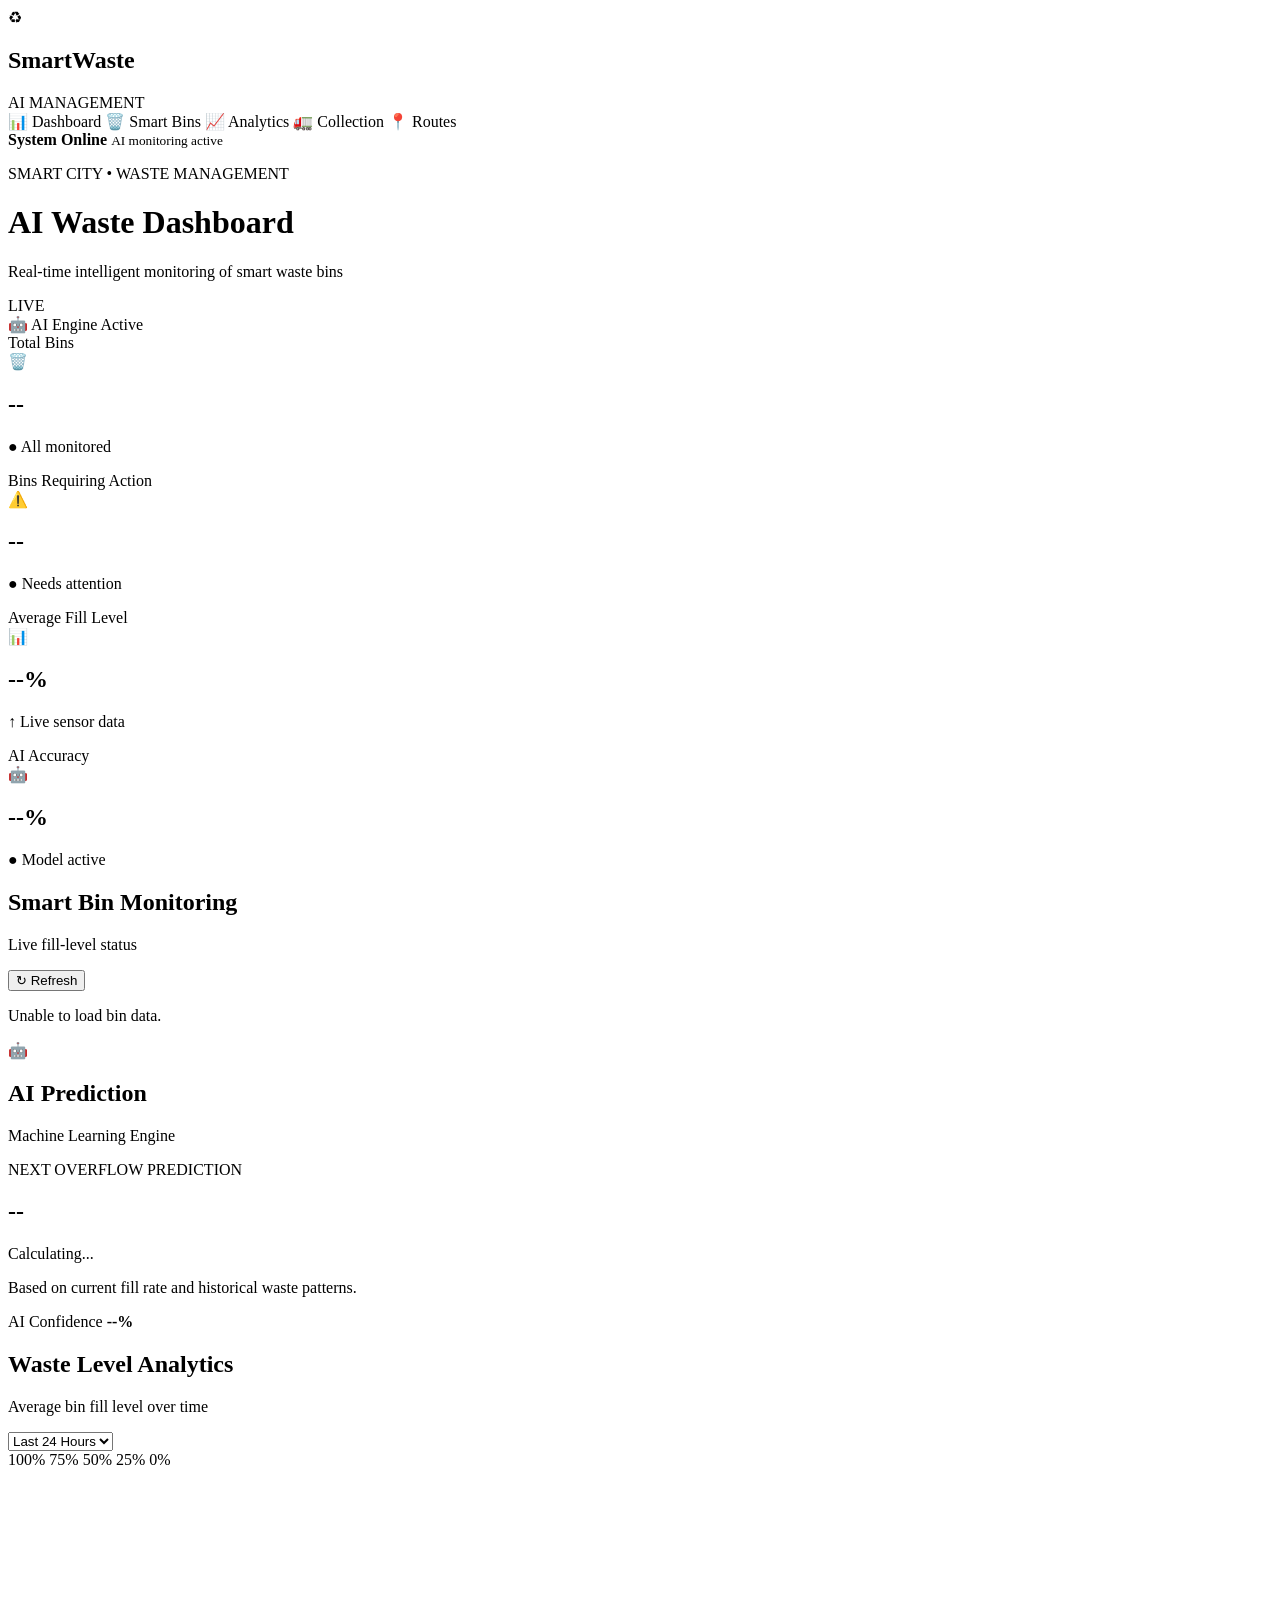
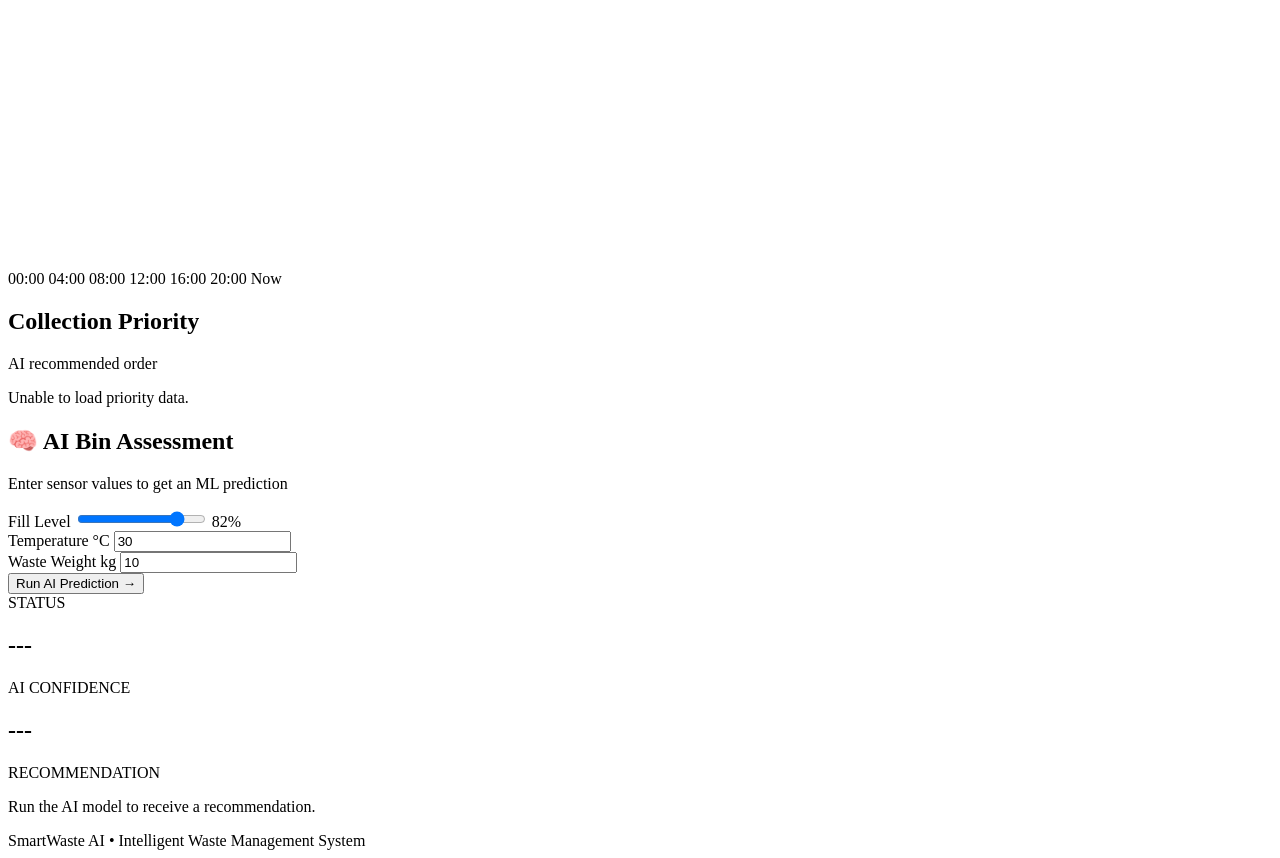
==== templates/index.html @ 1439a292 "Add files via upload" ====
<!DOCTYPE html>
<html lang="en">

<head>
    <meta charset="UTF-8">
    <meta name="viewport" content="width=device-width, initial-scale=1.0">

    <title>Smart Waste Management AI</title>

    <link rel="stylesheet"
          href="{{ url_for('static', filename='style.css') }}">
</head>

<body>

<div class="app">

    <!-- ================= SIDEBAR ================= -->

    <aside class="sidebar">

        <div class="logo">
            <div class="logo-icon">♻</div>

            <div>
                <h2>SmartWaste</h2>
                <span>AI MANAGEMENT</span>
            </div>
        </div>

        <nav>
            <a class="active">📊 Dashboard</a>
            <a>🗑️ Smart Bins</a>
            <a>📈 Analytics</a>
            <a>🚛 Collection</a>
            <a>📍 Routes</a>
        </nav>

        <div class="system">
            <div class="online-dot"></div>

            <div>
                <b>System Online</b>
                <small>AI monitoring active</small>
            </div>
        </div>

    </aside>


    <!-- ================= MAIN ================= -->

    <main class="main">

        <!-- HEADER -->

        <header>

            <div>
                <p class="small-title">
                    SMART CITY • WASTE MANAGEMENT
                </p>

                <h1>AI Waste Dashboard</h1>

                <p class="subtitle">
                    Real-time intelligent monitoring of smart waste bins
                </p>
            </div>


            <div class="header-right">

                <div class="live">
                    <span></span> LIVE
                </div>

                <div class="date">
                    🤖 AI Engine Active
                </div>

            </div>

        </header>


        <!-- ================= STAT CARDS ================= -->

        <section class="stats">

            <!-- TOTAL BINS -->

            <div class="stat-card">

                <div class="stat-top">
                    <span>Total Bins</span>

                    <div class="stat-icon">
                        🗑️
                    </div>
                </div>

                <h2 id="totalBins">--</h2>

                <p class="positive">
                    ● All monitored
                </p>

            </div>


            <!-- ACTION BINS -->

            <div class="stat-card">

                <div class="stat-top">
                    <span>Bins Requiring Action</span>

                    <div class="stat-icon warning">
                        ⚠️
                    </div>
                </div>

                <h2 id="actionBins">--</h2>

                <p class="warning-text">
                    ● Needs attention
                </p>

            </div>


            <!-- AVERAGE FILL -->

            <div class="stat-card">

                <div class="stat-top">
                    <span>Average Fill Level</span>

                    <div class="stat-icon blue">
                        📊
                    </div>
                </div>

                <h2 id="averageFill">--%</h2>

                <p class="positive">
                    ↑ Live sensor data
                </p>

            </div>


            <!-- AI ACCURACY -->

            <div class="stat-card">

                <div class="stat-top">
                    <span>AI Accuracy</span>

                    <div class="stat-icon purple">
                        🤖
                    </div>
                </div>

                <h2 id="aiAccuracy">--%</h2>

                <p class="positive">
                    ● Model active
                </p>

            </div>

        </section>



        <!-- ================= MAIN GRID ================= -->

        <section class="dashboard-grid">


            <!-- SMART BIN MONITOR -->

            <div class="panel bins-panel">

                <div class="panel-header">

                    <div>
                        <h2>Smart Bin Monitoring</h2>

                        <p>
                            Live fill-level status
                        </p>
                    </div>

                    <button
                        class="refresh"
                        onclick="refreshData()">

                        ↻ Refresh

                    </button>

                </div>


                <!-- BINS WILL LOAD FROM API -->

                <div
                    class="bins"
                    id="binsContainer">

                    <p>
                        Loading smart bins...
                    </p>

                </div>

            </div>



            <!-- ================= AI PREDICTION ================= -->

            <div class="panel ai-panel">

                <div class="ai-title">

                    <div class="robot">
                        🤖
                    </div>

                    <div>
                        <h2>AI Prediction</h2>

                        <p>
                            Machine Learning Engine
                        </p>
                    </div>

                </div>


                <div class="prediction-box">

                    <span class="prediction-label">
                        NEXT OVERFLOW PREDICTION
                    </span>

                    <h2 id="nextBin">
                        --
                    </h2>

                    <div class="prediction-time">
                        <span id="nextTime">
                            Calculating...
                        </span>
                    </div>

                    <p>
                        Based on current fill rate and
                        historical waste patterns.
                    </p>

                </div>


                <div class="confidence">

                    <div>

                        <span>
                            AI Confidence
                        </span>

                        <strong id="predictionConfidence">
                            --%
                        </strong>

                    </div>


                    <div class="confidence-bar">

                        <div
                            id="confidenceBar"
                            style="width:0%">
                        </div>

                    </div>

                </div>

            </div>

        </section>



        <!-- ================= LOWER GRID ================= -->

        <section class="lower-grid">


            <!-- ================= CHART ================= -->

            <div class="panel chart-panel">

                <div class="panel-header">

                    <div>

                        <h2>
                            Waste Level Analytics
                        </h2>

                        <p>
                            Average bin fill level over time
                        </p>

                    </div>


                    <select id="period">

                        <option>
                            Last 24 Hours
                        </option>

                        <option>
                            Last 7 Days
                        </option>

                        <option>
                            Last 30 Days
                        </option>

                    </select>

                </div>


                <div class="chart">

                    <div class="y-axis">

                        <span>100%</span>
                        <span>75%</span>
                        <span>50%</span>
                        <span>25%</span>
                        <span>0%</span>

                    </div>


                    <div class="chart-area">

                        <div class="grid-line"></div>
                        <div class="grid-line"></div>
                        <div class="grid-line"></div>
                        <div class="grid-line"></div>


                        <svg
                            viewBox="0 0 700 220"
                            preserveAspectRatio="none">

                            <polyline
                                id="chartLine"
                                points=""
                                fill="none"
                                stroke="currentColor"
                                stroke-width="4" />

                        </svg>

                    </div>

                </div>


                <div
                    class="chart-labels"
                    id="chartLabels">

                    <span>00:00</span>
                    <span>04:00</span>
                    <span>08:00</span>
                    <span>12:00</span>
                    <span>16:00</span>
                    <span>20:00</span>
                    <span>Now</span>

                </div>

            </div>



            <!-- ================= PRIORITY ================= -->

            <div class="panel priority-panel">

                <div class="panel-header">

                    <div>

                        <h2>
                            Collection Priority
                        </h2>

                        <p>
                            AI recommended order
                        </p>

                    </div>

                </div>


                <div id="priorityContainer">

                    <p>
                        Loading collection priority...
                    </p>

                </div>

            </div>

        </section>



        <!-- ================= AI TEST ================= -->

        <section class="panel test-panel">

            <div class="panel-header">

                <div>

                    <h2>
                        🧠 AI Bin Assessment
                    </h2>

                    <p>
                        Enter sensor values to get an ML prediction
                    </p>

                </div>

            </div>


            <div class="inputs">


                <!-- FILL LEVEL -->

                <div class="input-group">

                    <label>
                        Fill Level
                    </label>

                    <input
                        type="range"
                        id="fill"
                        min="0"
                        max="100"
                        value="82"
                        oninput="
                            document.getElementById('fillValue').innerText =
                            this.value + '%'
                        ">

                    <span id="fillValue">
                        82%
                    </span>

                </div>



                <!-- TEMPERATURE -->

                <div class="input-group">

                    <label>
                        Temperature °C
                    </label>

                    <input
                        type="number"
                        id="temperature"
                        value="30">

                </div>



                <!-- WEIGHT -->

                <div class="input-group">

                    <label>
                        Waste Weight kg
                    </label>

                    <input
                        type="number"
                        id="weight"
                        value="10">

                </div>



                <!-- PREDICT -->

                <button
                    class="predict-btn"
                    onclick="predict()">

                    Run AI Prediction →

                </button>

            </div>



            <!-- RESULT -->

            <div class="ai-result">


                <div>

                    <span>
                        STATUS
                    </span>

                    <h2 id="status">
                        ---
                    </h2>

                </div>


                <div>

                    <span>
                        AI CONFIDENCE
                    </span>

                    <h2 id="probability">
                        ---
                    </h2>

                </div>


                <div class="result-message">

                    <span>
                        RECOMMENDATION
                    </span>

                    <p id="message">
                        Run the AI model to receive a recommendation.
                    </p>

                </div>

            </div>

        </section>



        <!-- FOOTER -->

        <footer>
            SmartWaste AI • Intelligent Waste Management System
        </footer>

    </main>

</div>



<!-- ===================================================== -->
<!-- JAVASCRIPT -->
<!-- ===================================================== -->

<script>


/* =====================================================
   LOAD DASHBOARD
===================================================== */

async function loadDashboard() {

    try {

        const response =
            await fetch("/api/dashboard");

        const data =
            await response.json();


        /*
         * Dashboard values
         */

        document.getElementById("totalBins").innerText =
            data.total_bins ?? data.totalBins ?? 0;


        document.getElementById("actionBins").innerText =
            data.action_bins ??
            data.actionBins ??
            data.bins_requiring_action ??
            0;


        const avg =
            data.average_fill ??
            data.averageFill ??
            data.avg_fill ??
            0;


        document.getElementById("averageFill").innerText =
            Math.round(avg) + "%";


        const accuracy =
            data.ai_accuracy ??
            data.aiAccuracy ??
            data.accuracy ??
            0;


        document.getElementById("aiAccuracy").innerText =
            accuracy + "%";


        /*
         * Chart data
         */

        if (data.chart) {

            drawChart(data.chart);

        }

        else if (data.fill_history) {

            drawChart(data.fill_history);

        }


        /*
         * Next overflow prediction
         */

        if (data.next_overflow) {

            document.getElementById("nextBin").innerText =
                data.next_overflow.bin ??
                data.next_overflow.bin_id ??
                "--";


            document.getElementById("nextTime").innerText =
                "~ " +
                (data.next_overflow.hours ?? 0) +
                " hours";


            const confidence =
                data.next_overflow.confidence ?? 0;


            document.getElementById(
                "predictionConfidence"
            ).innerText =
                confidence + "%";


            document.getElementById(
                "confidenceBar"
            ).style.width =
                confidence + "%";

        }

    }

    catch (error) {

        console.error(
            "Dashboard API Error:",
            error
        );

    }

}



/* =====================================================
   LOAD SMART BINS
===================================================== */

async function loadBins() {

    try {

        const response =
            await fetch("/api/bins");

        const result =
            await response.json();


        /*
         * Supports:
         * [ ... ]
         * OR
         * { bins: [ ... ] }
         */

        const bins =
            Array.isArray(result)
                ? result
                : result.bins || result.data || [];


        const container =
            document.getElementById(
                "binsContainer"
            );


        container.innerHTML = "";


        if (bins.length === 0) {

            container.innerHTML =
                "<p>No bin data available.</p>";

            return;

        }


        bins.forEach((bin) => {


            const id =
                bin.bin_id ??
                bin.id ??
                bin.name ??
                "BIN";


            const fill =
                Number(
                    bin.fill_level ??
                    bin.fill ??
                    bin.level ??
                    0
                );


            const location =
                bin.location ??
                bin.area ??
                "Unknown Location";


            /*
             * Determine status
             */

            let status = "NORMAL";
            let statusClass = "normal";
            let barClass = "normal-bar";


            if (fill >= 85) {

                status = "FULL";
                statusClass = "full-status";
                barClass = "full-bar";

            }

            else if (fill >= 60) {

                status = "WARNING";
                statusClass = "warning-status";
                barClass = "warning-bar";

            }


            /*
             * Create bin
             */

            const binElement =
                document.createElement("div");


            binElement.className =
                "bin";


            binElement.innerHTML = `

                <div class="bin-header">

                    <b>${id}</b>

                    <span class="status ${statusClass}">
                        ${status}
                    </span>

                </div>


                <div class="progress">

                    <div
                        class="progress-bar ${barClass}"
                        style="width:${fill}%">
                    </div>

                </div>


                <div class="bin-info">

                    <strong>
                        ${fill}%
                    </strong>

                    <span>
                        ${location}
                    </span>

                </div>

            `;


            container.appendChild(
                binElement
            );

        });

    }

    catch (error) {

        console.error(
            "Bins API Error:",
            error
        );


        document.getElementById(
            "binsContainer"
        ).innerHTML =

            "<p>Unable to load bin data.</p>";

    }

}



/* =====================================================
   LOAD COLLECTION PRIORITY
===================================================== */

async function loadPriority() {

    try {

        const response =
            await fetch("/api/priority");

        const result =
            await response.json();


        /*
         * Supports:
         * [ ... ]
         * OR
         * { priority: [ ... ] }
         */

        const priority =
            Array.isArray(result)
                ? result
                : result.priority ||
                  result.data ||
                  [];


        const container =
            document.getElementById(
                "priorityContainer"
            );


        container.innerHTML = "";


        priority.forEach((item, index) => {


            const bin =
                item.bin_id ??
                item.bin ??
                item.id ??
                "BIN";


            const location =
                item.location ??
                item.area ??
                "Unknown";


            const level =
                String(
                    item.priority ??
                    item.level ??
                    item.status ??
                    "LOW"
                ).toUpperCase();


            let priorityClass =
                "low";


            if (level === "HIGH") {

                priorityClass = "high";

            }

            else if (level === "MEDIUM") {

                priorityClass = "medium";

            }


            const element =
                document.createElement("div");


            element.className =
                "priority-item";


            element.innerHTML = `

                <div class="rank">
                    ${String(index + 1).padStart(2, "0")}
                </div>


                <div class="priority-content">

                    <b>${bin}</b>

                    <span>
                        ${location}
                    </span>

                </div>


                <strong class="${priorityClass}">
                    ${level}
                </strong>

            `;


            container.appendChild(
                element
            );

        });

    }

    catch (error) {

        console.error(
            "Priority API Error:",
            error
        );


        document.getElementById(
            "priorityContainer"
        ).innerHTML =

            "<p>Unable to load priority data.</p>";

    }

}



/* =====================================================
   DRAW CHART
===================================================== */

function drawChart(values) {

    if (!Array.isArray(values) ||
        values.length === 0) {

        return;

    }


    /*
     * Convert objects to numbers
     */

    values =
        values.map((item) => {

            if (typeof item === "object") {

                return Number(
                    item.value ??
                    item.fill ??
                    item.fill_level ??
                    0
                );

            }

            return Number(item);

        });


    const width = 700;
    const height = 220;


    const max = 100;
    const min = 0;


    const points =
        values.map((value, index) => {


            const x =
                (index /
                Math.max(values.length - 1, 1))
                * width;


            const y =
                height -
                ((value - min) /
                (max - min))
                * height;


            return `${x},${y}`;

        });


    document.getElementById(
        "chartLine"
    ).setAttribute(
        "points",
        points.join(" ")
    );

}



/* =====================================================
   REFRESH DATA
===================================================== */

async function refreshData() {

    const button =
        document.querySelector(
            ".refresh"
        );


    button.innerText =
        "↻ Refreshing...";


    button.disabled = true;


    try {

        /*
         * Tell Flask backend to refresh
         */

        await fetch(
            "/api/refresh",
            {
                method: "POST",
                headers: {
                    "Content-Type":
                        "application/json"
                }
            }
        );


        /*
         * Reload all API data
         */

        await Promise.all([

            loadDashboard(),

            loadBins(),

            loadPriority()

        ]);


    }

    catch (error) {

        console.error(
            "Refresh Error:",
            error
        );

    }


    button.innerText =
        "↻ Refresh";


    button.disabled = false;

}



/* =====================================================
   AI PREDICTION
===================================================== */

async function predict() {


    const fill =
        document.getElementById(
            "fill"
        ).value;


    const temperature =
        document.getElementById(
            "temperature"
        ).value;


    const weight =
        document.getElementById(
            "weight"
        ).value;


    const statusElement =
        document.getElementById(
            "status"
        );


    const probabilityElement =
        document.getElementById(
            "probability"
        );


    const messageElement =
        document.getElementById(
            "message"
        );


    statusElement.innerText =
        "Predicting...";


    probabilityElement.innerText =
        "...";


    messageElement.innerText =
        "AI model is analyzing sensor data...";


    try {


        const response =
            await fetch(
                "/predict",
                {

                    method: "POST",

                    headers: {
                        "Content-Type":
                            "application/json"
                    },

                    body: JSON.stringify({

                        fill_level: fill,

                        temperature:
                            temperature,

                        weight: weight

                    })

                }
            );


        if (!response.ok) {

            throw new Error(
                "Prediction failed"
            );

        }


        const result =
            await response.json();


        /*
         * Display prediction
         */

        statusElement.innerText =
            result.status;


        probabilityElement.innerText =
            result.probability + "%";


        /*
         * Recommendation
         */

        const status =
            String(
                result.status
            ).toLowerCase();


        if (
            status.includes("full") ||
            status.includes("overflow")
        ) {

            messageElement.innerText =
                "🚨 Immediate collection recommended.";

        }

        else if (
            status.includes("warning")
        ) {

            messageElement.innerText =
                "⚠️ Schedule collection soon.";

        }

        else {

            messageElement.innerText =
                "✅ No immediate collection required.";

        }


    }

    catch (error) {

        console.error(
            "Prediction Error:",
            error
        );


        statusElement.innerText =
            "ERROR";


        probabilityElement.innerText =
            "--";


        messageElement.innerText =
            "Unable to connect to AI server.";

    }

}



/* =====================================================
   INITIAL LOAD
===================================================== */

document.addEventListener(
    "DOMContentLoaded",
    function () {

        loadDashboard();

        loadBins();

        loadPriority();

    }
);


/* =====================================================
   AUTO REFRESH
   Every 30 seconds
===================================================== */

setInterval(
    function () {

        loadDashboard();

        loadBins();

        loadPriority();

    },
    30000
);

</script>

</body>
</html>
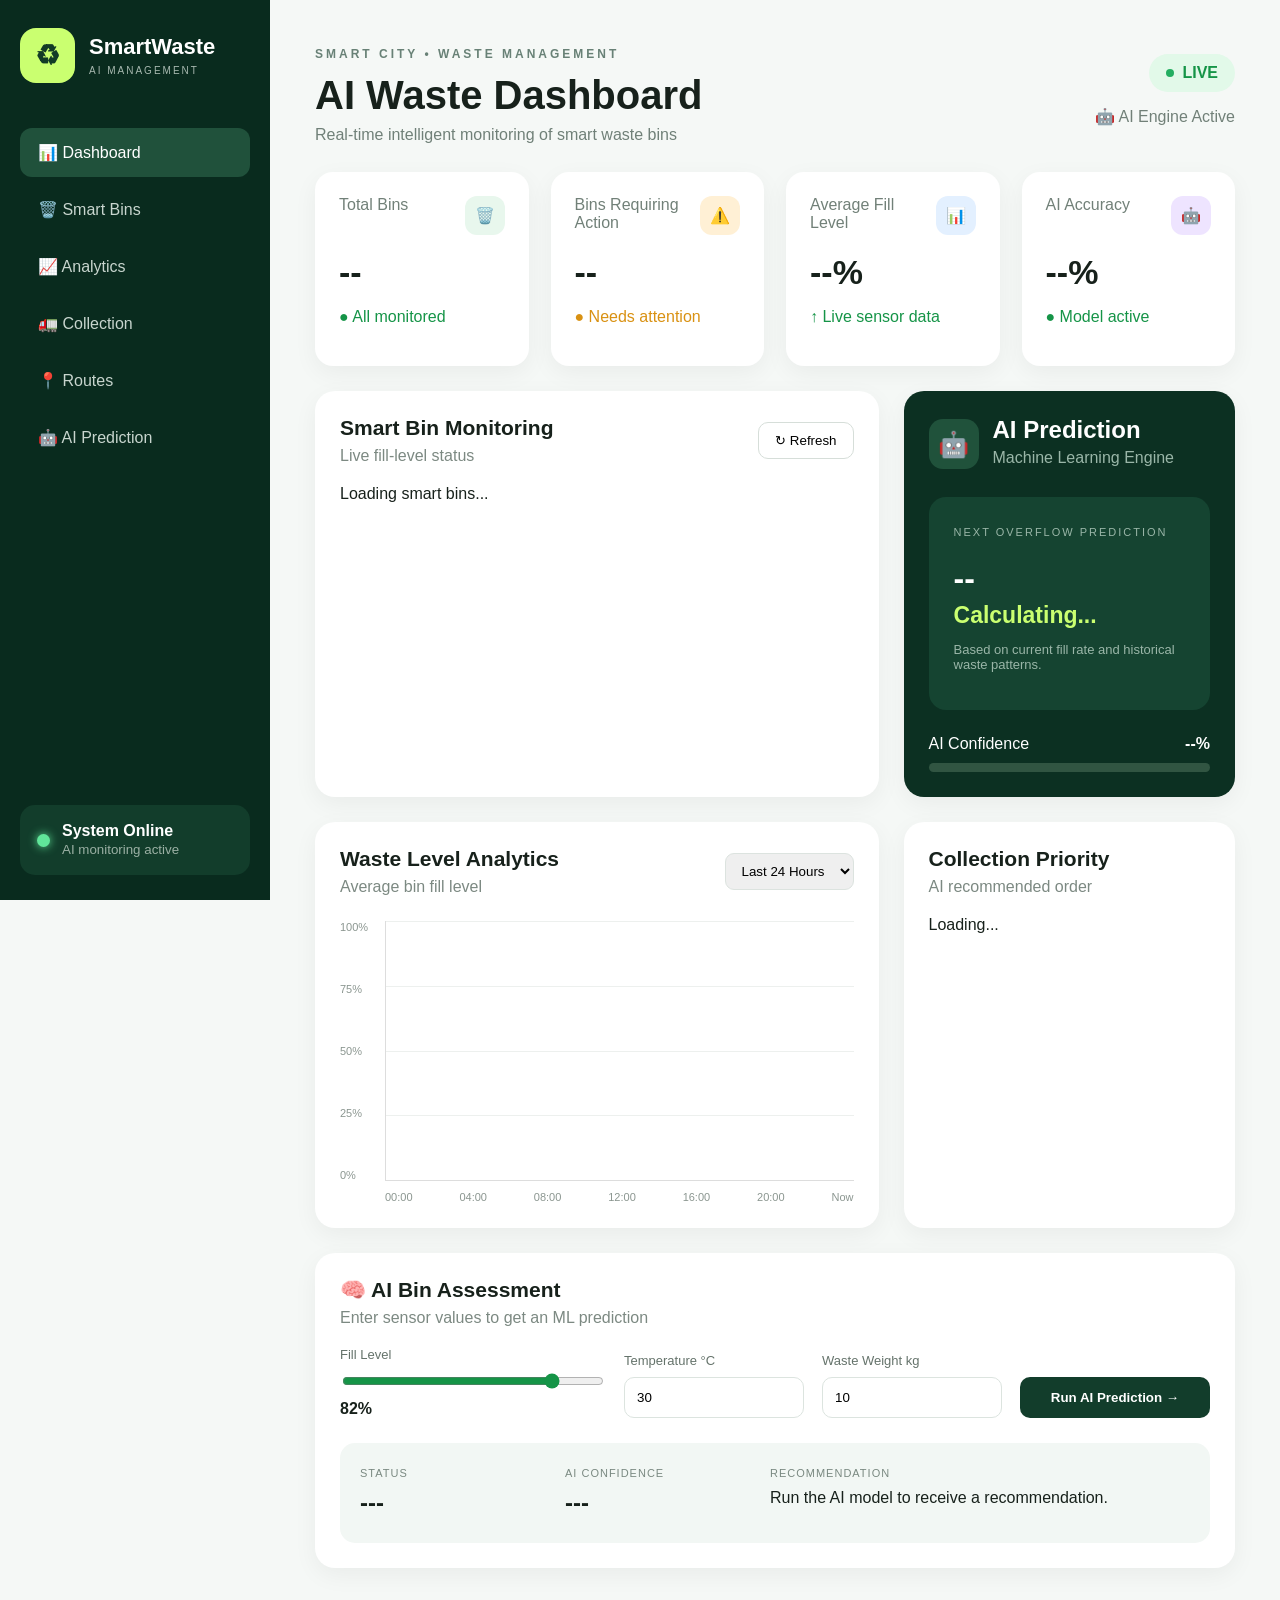
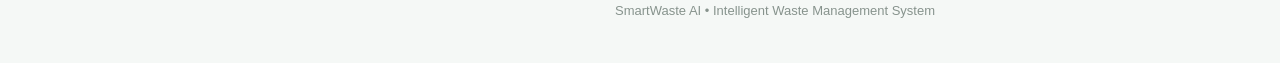
==== commit f99c1221: "Update index.html" ====
--- a/templates/index.html
+++ b/templates/index.html
@@ -5,12 +5,782 @@
     <meta charset="UTF-8">
     <meta name="viewport" content="width=device-width, initial-scale=1.0">
 
-    <title>Smart Waste Management AI</title>
+    <title>SmartWaste AI | Smart Waste Management</title>
 
     <link rel="stylesheet"
           href="{{ url_for('static', filename='style.css') }}">
+
+    <style>
+
+        * {
+            box-sizing: border-box;
+        }
+
+        body {
+            margin: 0;
+            font-family: Arial, Helvetica, sans-serif;
+            background: #f5f8f6;
+            color: #17211b;
+        }
+
+        button,
+        input,
+        select {
+            font-family: inherit;
+        }
+
+        .app {
+            display: flex;
+            min-height: 100vh;
+        }
+
+        /* ================= SIDEBAR ================= */
+
+        .sidebar {
+            width: 270px;
+            background: #092b1e;
+            color: white;
+            padding: 28px 20px;
+            position: fixed;
+            top: 0;
+            bottom: 0;
+            left: 0;
+            z-index: 100;
+        }
+
+        .logo {
+            display: flex;
+            align-items: center;
+            gap: 14px;
+            margin-bottom: 45px;
+        }
+
+        .logo-icon {
+            width: 55px;
+            height: 55px;
+            border-radius: 16px;
+            background: #caff70;
+            color: #123b26;
+            display: flex;
+            align-items: center;
+            justify-content: center;
+            font-size: 28px;
+            font-weight: bold;
+        }
+
+        .logo h2 {
+            margin: 0;
+            font-size: 22px;
+        }
+
+        .logo span {
+            font-size: 10px;
+            letter-spacing: 2px;
+            color: #a7b8af;
+        }
+
+        nav {
+            display: flex;
+            flex-direction: column;
+            gap: 8px;
+        }
+
+        nav a {
+            color: #c8d5ce;
+            text-decoration: none;
+            padding: 15px 18px;
+            border-radius: 12px;
+            cursor: pointer;
+            font-size: 16px;
+            transition: 0.25s;
+        }
+
+        nav a:hover,
+        nav a.active {
+            background: #20513b;
+            color: white;
+        }
+
+        .system {
+            position: absolute;
+            left: 20px;
+            right: 20px;
+            bottom: 25px;
+            background: #123d2b;
+            padding: 17px;
+            border-radius: 15px;
+            display: flex;
+            gap: 12px;
+            align-items: center;
+        }
+
+        .online-dot {
+            width: 13px;
+            height: 13px;
+            background: #61e69a;
+            border-radius: 50%;
+            box-shadow: 0 0 10px #61e69a;
+        }
+
+        .system b {
+            display: block;
+        }
+
+        .system small {
+            color: #9bb0a4;
+        }
+
+        /* ================= MAIN ================= */
+
+        .main {
+            margin-left: 270px;
+            width: calc(100% - 270px);
+            padding: 35px 45px;
+        }
+
+        header {
+            display: flex;
+            justify-content: space-between;
+            align-items: center;
+            margin-bottom: 28px;
+        }
+
+        .small-title {
+            font-size: 12px;
+            letter-spacing: 3px;
+            color: #688176;
+            font-weight: bold;
+        }
+
+        header h1 {
+            margin: 8px 0;
+            font-size: 40px;
+        }
+
+        .subtitle {
+            color: #708078;
+            margin: 0;
+        }
+
+        .header-right {
+            text-align: right;
+        }
+
+        .live {
+            display: inline-flex;
+            align-items: center;
+            gap: 8px;
+            background: #e2f9e9;
+            color: #159447;
+            padding: 10px 17px;
+            border-radius: 25px;
+            font-weight: bold;
+        }
+
+        .live span {
+            width: 8px;
+            height: 8px;
+            background: #24ae61;
+            border-radius: 50%;
+        }
+
+        .date {
+            margin-top: 15px;
+            color: #718078;
+        }
+
+        /* ================= STATS ================= */
+
+        .stats {
+            display: grid;
+            grid-template-columns: repeat(4, 1fr);
+            gap: 22px;
+            margin-bottom: 25px;
+        }
+
+        .stat-card {
+            background: white;
+            border-radius: 18px;
+            padding: 24px;
+            box-shadow: 0 7px 25px rgba(0,0,0,0.05);
+        }
+
+        .stat-top {
+            display: flex;
+            justify-content: space-between;
+            color: #718078;
+        }
+
+        .stat-icon {
+            background: #e8f7ed;
+            padding: 10px;
+            border-radius: 12px;
+        }
+
+        .stat-icon.warning {
+            background: #fff0d5;
+        }
+
+        .stat-icon.blue {
+            background: #e3f0ff;
+        }
+
+        .stat-icon.purple {
+            background: #eee4ff;
+        }
+
+        .stat-card h2 {
+            font-size: 34px;
+            margin: 18px 0 8px;
+        }
+
+        .positive {
+            color: #159447;
+        }
+
+        .warning-text {
+            color: #d99112;
+        }
+
+        /* ================= PANELS ================= */
+
+        .panel {
+            background: white;
+            border-radius: 20px;
+            padding: 25px;
+            box-shadow: 0 7px 25px rgba(0,0,0,0.05);
+        }
+
+        .dashboard-grid {
+            display: grid;
+            grid-template-columns: 1.7fr 1fr;
+            gap: 25px;
+        }
+
+        .lower-grid {
+            display: grid;
+            grid-template-columns: 1.7fr 1fr;
+            gap: 25px;
+            margin-top: 25px;
+        }
+
+        .panel-header {
+            display: flex;
+            justify-content: space-between;
+            align-items: center;
+            margin-bottom: 20px;
+        }
+
+        .panel-header h2 {
+            margin: 0;
+            font-size: 21px;
+        }
+
+        .panel-header p {
+            margin: 7px 0 0;
+            color: #7c8982;
+        }
+
+        .refresh {
+            border: 1px solid #d6ded9;
+            background: white;
+            padding: 10px 16px;
+            border-radius: 10px;
+            cursor: pointer;
+        }
+
+        .refresh:hover {
+            background: #edf7f0;
+        }
+
+        /* ================= BINS ================= */
+
+        .bins {
+            display: grid;
+            gap: 16px;
+        }
+
+        .bin {
+            padding: 17px;
+            border: 1px solid #edf0ee;
+            border-radius: 14px;
+        }
+
+        .bin-header {
+            display: flex;
+            justify-content: space-between;
+            margin-bottom: 12px;
+        }
+
+        .status {
+            font-size: 11px;
+            font-weight: bold;
+            padding: 6px 12px;
+            border-radius: 20px;
+        }
+
+        .normal-status {
+            background: #e5f8eb;
+            color: #168d48;
+        }
+
+        .warning-status {
+            background: #fff1d7;
+            color: #d18a0c;
+        }
+
+        .full-status {
+            background: #ffe1e1;
+            color: #d33a3a;
+        }
+
+        .progress {
+            height: 9px;
+            background: #edf1ee;
+            border-radius: 10px;
+            overflow: hidden;
+        }
+
+        .progress-bar {
+            height: 100%;
+            border-radius: 10px;
+        }
+
+        .normal-bar {
+            background: #46b878;
+        }
+
+        .warning-bar {
+            background: #e8a52e;
+        }
+
+        .full-bar {
+            background: #e24a4a;
+        }
+
+        .bin-info {
+            display: flex;
+            justify-content: space-between;
+            margin-top: 10px;
+            color: #78847e;
+        }
+
+        .bin-info strong {
+            color: #17211b;
+        }
+
+        /* ================= AI ================= */
+
+        .ai-panel {
+            background: #0c3022;
+            color: white;
+        }
+
+        .ai-title {
+            display: flex;
+            align-items: center;
+            gap: 14px;
+            margin-bottom: 25px;
+        }
+
+        .ai-title h2 {
+            margin: 0;
+        }
+
+        .ai-title p {
+            margin: 5px 0;
+            color: #9ab6a8;
+        }
+
+        .robot {
+            width: 50px;
+            height: 50px;
+            background: #20523b;
+            border-radius: 14px;
+            display: flex;
+            align-items: center;
+            justify-content: center;
+            font-size: 25px;
+        }
+
+        .prediction-box {
+            background: #154431;
+            border-radius: 17px;
+            padding: 25px;
+        }
+
+        .prediction-label {
+            font-size: 11px;
+            letter-spacing: 2px;
+            color: #9ab6a8;
+        }
+
+        .prediction-box h2 {
+            font-size: 32px;
+            margin: 20px 0 5px;
+        }
+
+        .prediction-time {
+            font-size: 23px;
+            color: #caff70;
+            font-weight: bold;
+        }
+
+        .prediction-box p {
+            color: #9ab6a8;
+            font-size: 13px;
+        }
+
+        .confidence {
+            margin-top: 25px;
+        }
+
+        .confidence > div:first-child {
+            display: flex;
+            justify-content: space-between;
+        }
+
+        .confidence-bar {
+            height: 9px;
+            background: #315542;
+            border-radius: 10px;
+            margin-top: 10px;
+            overflow: hidden;
+        }
+
+        .confidence-bar div {
+            height: 100%;
+            background: #caff70;
+            border-radius: 10px;
+        }
+
+        /* ================= CHART ================= */
+
+        .chart {
+            display: flex;
+            height: 260px;
+            margin-top: 25px;
+        }
+
+        .y-axis {
+            width: 45px;
+            display: flex;
+            flex-direction: column;
+            justify-content: space-between;
+            color: #8b9690;
+            font-size: 11px;
+        }
+
+        .chart-area {
+            flex: 1;
+            position: relative;
+            border-left: 1px solid #ddd;
+            border-bottom: 1px solid #ddd;
+        }
+
+        .grid-line {
+            height: 1px;
+            background: #edf0ee;
+            position: absolute;
+            left: 0;
+            right: 0;
+        }
+
+        .grid-line:nth-child(1) {
+            top: 0;
+        }
+
+        .grid-line:nth-child(2) {
+            top: 25%;
+        }
+
+        .grid-line:nth-child(3) {
+            top: 50%;
+        }
+
+        .grid-line:nth-child(4) {
+            top: 75%;
+        }
+
+        .chart-area svg {
+            width: 100%;
+            height: 100%;
+            color: #1d9b57;
+            position: relative;
+            z-index: 2;
+        }
+
+        .chart-labels {
+            display: flex;
+            justify-content: space-between;
+            color: #8b9690;
+            font-size: 11px;
+            margin-left: 45px;
+            margin-top: 10px;
+        }
+
+        #period {
+            padding: 9px 12px;
+            border: 1px solid #dce3df;
+            border-radius: 9px;
+        }
+
+        /* ================= PRIORITY ================= */
+
+        .priority-item {
+            display: flex;
+            align-items: center;
+            gap: 13px;
+            padding: 15px 0;
+            border-bottom: 1px solid #edf0ee;
+        }
+
+        .rank {
+            width: 36px;
+            height: 36px;
+            border-radius: 10px;
+            background: #eef6f1;
+            display: flex;
+            justify-content: center;
+            align-items: center;
+            font-weight: bold;
+        }
+
+        .priority-content {
+            flex: 1;
+        }
+
+        .priority-content b {
+            display: block;
+        }
+
+        .priority-content span {
+            color: #87928c;
+            font-size: 13px;
+        }
+
+        .high {
+            color: #d83d3d;
+        }
+
+        .medium {
+            color: #d18a0c;
+        }
+
+        .low {
+            color: #159447;
+        }
+
+        /* ================= PAGES ================= */
+
+        .page {
+            display: none;
+        }
+
+        .page.active-page {
+            display: block;
+        }
+
+        .page-title {
+            margin-bottom: 25px;
+        }
+
+        .page-title h2 {
+            font-size: 30px;
+            margin: 0;
+        }
+
+        .page-title p {
+            color: #718078;
+        }
+
+        .feature-grid {
+            display: grid;
+            grid-template-columns: repeat(3, 1fr);
+            gap: 20px;
+        }
+
+        .feature-card {
+            background: white;
+            padding: 25px;
+            border-radius: 18px;
+            box-shadow: 0 7px 25px rgba(0,0,0,0.05);
+        }
+
+        .feature-card h3 {
+            margin-top: 0;
+        }
+
+        .big-number {
+            font-size: 32px;
+            font-weight: bold;
+            margin: 12px 0;
+        }
+
+        /* ================= AI TEST ================= */
+
+        .test-panel {
+            margin-top: 25px;
+        }
+
+        .inputs {
+            display: grid;
+            grid-template-columns: 1fr 180px 180px 190px;
+            gap: 18px;
+            align-items: end;
+        }
+
+        .input-group {
+            display: flex;
+            flex-direction: column;
+            gap: 9px;
+        }
+
+        .input-group label {
+            font-size: 13px;
+            color: #65736b;
+        }
+
+        .input-group input[type="number"] {
+            padding: 12px;
+            border: 1px solid #dce4df;
+            border-radius: 10px;
+        }
+
+        .input-group input[type="range"] {
+            accent-color: #159447;
+        }
+
+        .input-group span {
+            font-weight: bold;
+        }
+
+        .predict-btn {
+            border: 0;
+            background: #123d2b;
+            color: white;
+            padding: 13px 18px;
+            border-radius: 10px;
+            cursor: pointer;
+            font-weight: bold;
+        }
+
+        .predict-btn:hover {
+            background: #1c5a3d;
+        }
+
+        .ai-result {
+            margin-top: 25px;
+            padding: 20px;
+            border-radius: 15px;
+            background: #f2f7f4;
+            display: grid;
+            grid-template-columns: 180px 180px 1fr;
+            gap: 25px;
+        }
+
+        .ai-result span {
+            font-size: 11px;
+            letter-spacing: 1px;
+            color: #7a8981;
+        }
+
+        .ai-result h2 {
+            margin: 8px 0 0;
+        }
+
+        .result-message p {
+            margin-top: 8px;
+        }
+
+        /* ================= FOOTER ================= */
+
+        footer {
+            text-align: center;
+            color: #87938d;
+            margin: 35px 0 10px;
+            font-size: 13px;
+        }
+
+        /* ================= MOBILE ================= */
+
+        @media(max-width: 1000px) {
+
+            .sidebar {
+                width: 220px;
+            }
+
+            .main {
+                margin-left: 220px;
+                width: calc(100% - 220px);
+                padding: 25px;
+            }
+
+            .stats {
+                grid-template-columns: repeat(2, 1fr);
+            }
+
+            .dashboard-grid,
+            .lower-grid {
+                grid-template-columns: 1fr;
+            }
+
+            .inputs {
+                grid-template-columns: 1fr 1fr;
+            }
+
+            .feature-grid {
+                grid-template-columns: 1fr 1fr;
+            }
+        }
+
+        @media(max-width: 700px) {
+
+            .sidebar {
+                position: relative;
+                width: 100%;
+                height: auto;
+            }
+
+            .app {
+                display: block;
+            }
+
+            .main {
+                margin-left: 0;
+                width: 100%;
+                padding: 20px;
+            }
+
+            .system {
+                position: relative;
+                left: auto;
+                right: auto;
+                bottom: auto;
+                margin-top: 20px;
+            }
+
+            header {
+                flex-direction: column;
+                align-items: flex-start;
+                gap: 15px;
+            }
+
+            .stats,
+            .feature-grid {
+                grid-template-columns: 1fr;
+            }
+
+            .inputs,
+            .ai-result {
+                grid-template-columns: 1fr;
+            }
+        }
+
+    </style>
 </head>
 
+
 <body>
 
 <div class="app">
@@ -20,29 +790,69 @@
     <aside class="sidebar">
 
         <div class="logo">
-            <div class="logo-icon">♻</div>
+
+            <div class="logo-icon">
+                ♻
+            </div>
 
             <div>
                 <h2>SmartWaste</h2>
                 <span>AI MANAGEMENT</span>
             </div>
+
         </div>
 
+
         <nav>
-            <a class="active">📊 Dashboard</a>
-            <a>🗑️ Smart Bins</a>
-            <a>📈 Analytics</a>
-            <a>🚛 Collection</a>
-            <a>📍 Routes</a>
+
+            <a href="#"
+               class="nav-link active"
+               onclick="showPage('dashboard', this)">
+                📊 Dashboard
+            </a>
+
+            <a href="#"
+               class="nav-link"
+               onclick="showPage('bins', this)">
+                🗑️ Smart Bins
+            </a>
+
+            <a href="#"
+               class="nav-link"
+               onclick="showPage('analytics', this)">
+                📈 Analytics
+            </a>
+
+            <a href="#"
+               class="nav-link"
+               onclick="showPage('collection', this)">
+                🚛 Collection
+            </a>
+
+            <a href="#"
+               class="nav-link"
+               onclick="showPage('routes', this)">
+                📍 Routes
+            </a>
+
+            <a href="#"
+               class="nav-link"
+               onclick="showPage('ai', this)">
+                🤖 AI Prediction
+            </a>
+
         </nav>
 
+
         <div class="system">
+
             <div class="online-dot"></div>
 
             <div>
                 <b>System Online</b>
                 <small>AI monitoring active</small>
             </div>
+
         </div>
 
     </aside>
@@ -52,539 +862,811 @@
 
     <main class="main">
 
-        <!-- HEADER -->
-
-        <header>
-
-            <div>
-                <p class="small-title">
-                    SMART CITY • WASTE MANAGEMENT
+
+        <!-- ================= DASHBOARD ================= -->
+
+        <section id="dashboard" class="page active-page">
+
+            <header>
+
+                <div>
+
+                    <p class="small-title">
+                        SMART CITY • WASTE MANAGEMENT
+                    </p>
+
+                    <h1>
+                        AI Waste Dashboard
+                    </h1>
+
+                    <p class="subtitle">
+                        Real-time intelligent monitoring of smart waste bins
+                    </p>
+
+                </div>
+
+                <div class="header-right">
+
+                    <div class="live">
+                        <span></span>
+                        LIVE
+                    </div>
+
+                    <div class="date">
+                        🤖 AI Engine Active
+                    </div>
+
+                </div>
+
+            </header>
+
+
+            <!-- STATS -->
+
+            <section class="stats">
+
+                <div class="stat-card">
+
+                    <div class="stat-top">
+                        <span>Total Bins</span>
+                        <div class="stat-icon">🗑️</div>
+                    </div>
+
+                    <h2 id="totalBins">--</h2>
+
+                    <p class="positive">
+                        ● All monitored
+                    </p>
+
+                </div>
+
+
+                <div class="stat-card">
+
+                    <div class="stat-top">
+                        <span>Bins Requiring Action</span>
+                        <div class="stat-icon warning">⚠️</div>
+                    </div>
+
+                    <h2 id="actionBins">--</h2>
+
+                    <p class="warning-text">
+                        ● Needs attention
+                    </p>
+
+                </div>
+
+
+                <div class="stat-card">
+
+                    <div class="stat-top">
+                        <span>Average Fill Level</span>
+                        <div class="stat-icon blue">📊</div>
+                    </div>
+
+                    <h2 id="averageFill">--%</h2>
+
+                    <p class="positive">
+                        ↑ Live sensor data
+                    </p>
+
+                </div>
+
+
+                <div class="stat-card">
+
+                    <div class="stat-top">
+                        <span>AI Accuracy</span>
+                        <div class="stat-icon purple">🤖</div>
+                    </div>
+
+                    <h2 id="aiAccuracy">--%</h2>
+
+                    <p class="positive">
+                        ● Model active
+                    </p>
+
+                </div>
+
+            </section>
+
+
+            <!-- BIN + AI -->
+
+            <section class="dashboard-grid">
+
+
+                <div class="panel">
+
+                    <div class="panel-header">
+
+                        <div>
+                            <h2>Smart Bin Monitoring</h2>
+                            <p>Live fill-level status</p>
+                        </div>
+
+                        <button
+                            class="refresh"
+                            onclick="refreshData()">
+                            ↻ Refresh
+                        </button>
+
+                    </div>
+
+                    <div
+                        class="bins"
+                        id="binsContainer">
+
+                        Loading smart bins...
+
+                    </div>
+
+                </div>
+
+
+                <div class="panel ai-panel">
+
+                    <div class="ai-title">
+
+                        <div class="robot">
+                            🤖
+                        </div>
+
+                        <div>
+                            <h2>AI Prediction</h2>
+                            <p>Machine Learning Engine</p>
+                        </div>
+
+                    </div>
+
+
+                    <div class="prediction-box">
+
+                        <span class="prediction-label">
+                            NEXT OVERFLOW PREDICTION
+                        </span>
+
+                        <h2 id="nextBin">
+                            --
+                        </h2>
+
+                        <div class="prediction-time">
+                            <span id="nextTime">
+                                Calculating...
+                            </span>
+                        </div>
+
+                        <p>
+                            Based on current fill rate
+                            and historical waste patterns.
+                        </p>
+
+                    </div>
+
+
+                    <div class="confidence">
+
+                        <div>
+                            <span>AI Confidence</span>
+
+                            <strong id="predictionConfidence">
+                                --%
+                            </strong>
+                        </div>
+
+                        <div class="confidence-bar">
+
+                            <div
+                                id="confidenceBar"
+                                style="width:0%">
+                            </div>
+
+                        </div>
+
+                    </div>
+
+                </div>
+
+            </section>
+
+
+            <!-- ANALYTICS + PRIORITY -->
+
+            <section class="lower-grid">
+
+
+                <div class="panel">
+
+                    <div class="panel-header">
+
+                        <div>
+                            <h2>Waste Level Analytics</h2>
+                            <p>
+                                Average bin fill level
+                            </p>
+                        </div>
+
+                        <select id="period">
+                            <option>Last 24 Hours</option>
+                            <option>Last 7 Days</option>
+                            <option>Last 30 Days</option>
+                        </select>
+
+                    </div>
+
+
+                    <div class="chart">
+
+                        <div class="y-axis">
+
+                            <span>100%</span>
+                            <span>75%</span>
+                            <span>50%</span>
+                            <span>25%</span>
+                            <span>0%</span>
+
+                        </div>
+
+
+                        <div class="chart-area">
+
+                            <div class="grid-line"></div>
+                            <div class="grid-line"></div>
+                            <div class="grid-line"></div>
+                            <div class="grid-line"></div>
+
+                            <svg
+                                viewBox="0 0 700 220"
+                                preserveAspectRatio="none">
+
+                                <polyline
+                                    id="chartLine"
+                                    points=""
+                                    fill="none"
+                                    stroke="currentColor"
+                                    stroke-width="4"/>
+
+                            </svg>
+
+                        </div>
+
+                    </div>
+
+
+                    <div class="chart-labels">
+
+                        <span>00:00</span>
+                        <span>04:00</span>
+                        <span>08:00</span>
+                        <span>12:00</span>
+                        <span>16:00</span>
+                        <span>20:00</span>
+                        <span>Now</span>
+
+                    </div>
+
+                </div>
+
+
+                <div class="panel">
+
+                    <div class="panel-header">
+
+                        <div>
+                            <h2>Collection Priority</h2>
+                            <p>
+                                AI recommended order
+                            </p>
+                        </div>
+
+                    </div>
+
+                    <div id="priorityContainer">
+                        Loading...
+                    </div>
+
+                </div>
+
+            </section>
+
+
+            <!-- AI TEST -->
+
+            <section class="panel test-panel">
+
+                <div class="panel-header">
+
+                    <div>
+                        <h2>🧠 AI Bin Assessment</h2>
+
+                        <p>
+                            Enter sensor values to get
+                            an ML prediction
+                        </p>
+                    </div>
+
+                </div>
+
+
+                <div class="inputs">
+
+
+                    <div class="input-group">
+
+                        <label>
+                            Fill Level
+                        </label>
+
+                        <input
+                            type="range"
+                            id="fill"
+                            min="0"
+                            max="100"
+                            value="82"
+                            oninput="
+                            document.getElementById('fillValue').innerText =
+                            this.value + '%'
+                            ">
+
+                        <span id="fillValue">
+                            82%
+                        </span>
+
+                    </div>
+
+
+                    <div class="input-group">
+
+                        <label>
+                            Temperature °C
+                        </label>
+
+                        <input
+                            type="number"
+                            id="temperature"
+                            value="30">
+
+                    </div>
+
+
+                    <div class="input-group">
+
+                        <label>
+                            Waste Weight kg
+                        </label>
+
+                        <input
+                            type="number"
+                            id="weight"
+                            value="10">
+
+                    </div>
+
+
+                    <button
+                        class="predict-btn"
+                        onclick="predict()">
+
+                        Run AI Prediction →
+
+                    </button>
+
+                </div>
+
+
+                <div class="ai-result">
+
+                    <div>
+                        <span>STATUS</span>
+                        <h2 id="status">---</h2>
+                    </div>
+
+                    <div>
+                        <span>AI CONFIDENCE</span>
+                        <h2 id="probability">---</h2>
+                    </div>
+
+                    <div class="result-message">
+
+                        <span>RECOMMENDATION</span>
+
+                        <p id="message">
+                            Run the AI model to receive
+                            a recommendation.
+                        </p>
+
+                    </div>
+
+                </div>
+
+            </section>
+
+
+        </section>
+
+
+        <!-- ================= SMART BINS ================= -->
+
+        <section id="bins" class="page">
+
+            <div class="page-title">
+
+                <h2>🗑️ Smart Bin Monitoring</h2>
+
+                <p>
+                    Real-time status of all connected smart waste bins.
                 </p>
 
-                <h1>AI Waste Dashboard</h1>
-
-                <p class="subtitle">
-                    Real-time intelligent monitoring of smart waste bins
-                </p>
             </div>
 
 
-            <div class="header-right">
-
-                <div class="live">
-                    <span></span> LIVE
-                </div>
-
-                <div class="date">
-                    🤖 AI Engine Active
-                </div>
-
-            </div>
-
-        </header>
-
-
-        <!-- ================= STAT CARDS ================= -->
-
-        <section class="stats">
-
-            <!-- TOTAL BINS -->
-
-            <div class="stat-card">
-
-                <div class="stat-top">
-                    <span>Total Bins</span>
-
-                    <div class="stat-icon">
-                        🗑️
-                    </div>
-                </div>
-
-                <h2 id="totalBins">--</h2>
-
-                <p class="positive">
-                    ● All monitored
-                </p>
-
-            </div>
-
-
-            <!-- ACTION BINS -->
-
-            <div class="stat-card">
-
-                <div class="stat-top">
-                    <span>Bins Requiring Action</span>
-
-                    <div class="stat-icon warning">
-                        ⚠️
-                    </div>
-                </div>
-
-                <h2 id="actionBins">--</h2>
-
-                <p class="warning-text">
-                    ● Needs attention
-                </p>
-
-            </div>
-
-
-            <!-- AVERAGE FILL -->
-
-            <div class="stat-card">
-
-                <div class="stat-top">
-                    <span>Average Fill Level</span>
-
-                    <div class="stat-icon blue">
-                        📊
-                    </div>
-                </div>
-
-                <h2 id="averageFill">--%</h2>
-
-                <p class="positive">
-                    ↑ Live sensor data
-                </p>
-
-            </div>
-
-
-            <!-- AI ACCURACY -->
-
-            <div class="stat-card">
-
-                <div class="stat-top">
-                    <span>AI Accuracy</span>
-
-                    <div class="stat-icon purple">
-                        🤖
-                    </div>
-                </div>
-
-                <h2 id="aiAccuracy">--%</h2>
-
-                <p class="positive">
-                    ● Model active
-                </p>
-
-            </div>
-
-        </section>
-
-
-
-        <!-- ================= MAIN GRID ================= -->
-
-        <section class="dashboard-grid">
-
-
-            <!-- SMART BIN MONITOR -->
-
-            <div class="panel bins-panel">
+            <div class="panel">
 
                 <div class="panel-header">
 
                     <div>
-                        <h2>Smart Bin Monitoring</h2>
-
-                        <p>
-                            Live fill-level status
-                        </p>
+                        <h2>All Smart Bins</h2>
+                        <p>Live sensor information</p>
                     </div>
 
                     <button
                         class="refresh"
-                        onclick="refreshData()">
-
-                        ↻ Refresh
+                        onclick="loadBinsPage()">
+
+                        ↻ Update
 
                     </button>
 
                 </div>
 
-
-                <!-- BINS WILL LOAD FROM API -->
 
                 <div
                     class="bins"
-                    id="binsContainer">
+                    id="allBinsContainer">
+
+                    Loading...
+
+                </div>
+
+            </div>
+
+        </section>
+
+
+        <!-- ================= ANALYTICS ================= -->
+
+        <section id="analytics" class="page">
+
+            <div class="page-title">
+
+                <h2>📈 Waste Analytics</h2>
+
+                <p>
+                    Intelligent analysis of waste collection data.
+                </p>
+
+            </div>
+
+
+            <div class="feature-grid">
+
+
+                <div class="feature-card">
+
+                    <h3>Average Fill Level</h3>
+
+                    <div
+                        class="big-number"
+                        id="analyticsFill">
+                        --%
+                    </div>
 
                     <p>
-                        Loading smart bins...
+                        Current average capacity
                     </p>
 
                 </div>
 
+
+                <div class="feature-card">
+
+                    <h3>Total Waste Weight</h3>
+
+                    <div
+                        class="big-number"
+                        id="analyticsWeight">
+                        -- kg
+                    </div>
+
+                    <p>
+                        Across monitored bins
+                    </p>
+
+                </div>
+
+
+                <div class="feature-card">
+
+                    <h3>Average Temperature</h3>
+
+                    <div
+                        class="big-number"
+                        id="analyticsTemp">
+                        --°C
+                    </div>
+
+                    <p>
+                        Current sensor average
+                    </p>
+
+                </div>
+
+
+                <div class="feature-card">
+
+                    <h3>Highest Fill</h3>
+
+                    <div
+                        class="big-number"
+                        id="highestBin">
+                        --
+                    </div>
+
+                    <p id="highestFill">
+                        --
+                    </p>
+
+                </div>
+
+
+                <div class="feature-card">
+
+                    <h3>Lowest Fill</h3>
+
+                    <div
+                        class="big-number"
+                        id="lowestBin">
+                        --
+                    </div>
+
+                    <p id="lowestFill">
+                        --
+                    </p>
+
+                </div>
+
+
+                <div class="feature-card">
+
+                    <h3>AI System</h3>
+
+                    <div class="big-number">
+                        94.2%
+                    </div>
+
+                    <p>
+                        Prediction confidence
+                    </p>
+
+                </div>
+
             </div>
 
-
-
-            <!-- ================= AI PREDICTION ================= -->
-
-            <div class="panel ai-panel">
-
-                <div class="ai-title">
-
-                    <div class="robot">
-                        🤖
-                    </div>
+        </section>
+
+
+        <!-- ================= COLLECTION ================= -->
+
+        <section id="collection" class="page">
+
+            <div class="page-title">
+
+                <h2>🚛 Collection Management</h2>
+
+                <p>
+                    AI-generated collection priority.
+                </p>
+
+            </div>
+
+
+            <div class="panel">
+
+                <div class="panel-header">
 
                     <div>
-                        <h2>AI Prediction</h2>
-
+                        <h2>Recommended Collection Order</h2>
                         <p>
-                            Machine Learning Engine
+                            Highest fill bins should be collected first.
                         </p>
                     </div>
 
                 </div>
 
 
-                <div class="prediction-box">
-
-                    <span class="prediction-label">
-                        NEXT OVERFLOW PREDICTION
-                    </span>
-
-                    <h2 id="nextBin">
-                        --
-                    </h2>
-
-                    <div class="prediction-time">
-                        <span id="nextTime">
-                            Calculating...
+                <div id="collectionContainer">
+
+                    Loading collection plan...
+
+                </div>
+
+            </div>
+
+        </section>
+
+
+        <!-- ================= ROUTES ================= -->
+
+        <section id="routes" class="page">
+
+            <div class="page-title">
+
+                <h2>📍 Smart Collection Routes</h2>
+
+                <p>
+                    Optimized route based on bin fill levels.
+                </p>
+
+            </div>
+
+
+            <div class="panel">
+
+                <div class="panel-header">
+
+                    <div>
+                        <h2>AI Collection Route</h2>
+                        <p>
+                            Suggested order for collection vehicle
+                        </p>
+                    </div>
+
+                    <button
+                        class="refresh"
+                        onclick="loadRoutes()">
+
+                        ↻ Generate Route
+
+                    </button>
+
+                </div>
+
+
+                <div id="routesContainer">
+
+                    Loading route...
+
+                </div>
+
+            </div>
+
+        </section>
+
+
+        <!-- ================= AI PAGE ================= -->
+
+        <section id="ai" class="page">
+
+            <div class="page-title">
+
+                <h2>🤖 AI Prediction Engine</h2>
+
+                <p>
+                    Machine learning based smart bin assessment.
+                </p>
+
+            </div>
+
+
+            <section class="panel">
+
+                <div class="inputs">
+
+
+                    <div class="input-group">
+
+                        <label>
+                            Fill Level
+                        </label>
+
+                        <input
+                            type="range"
+                            id="fill2"
+                            min="0"
+                            max="100"
+                            value="80"
+                            oninput="
+                            document.getElementById('fillValue2').innerText =
+                            this.value + '%'
+                            ">
+
+                        <span id="fillValue2">
+                            80%
                         </span>
-                    </div>
-
-                    <p>
-                        Based on current fill rate and
-                        historical waste patterns.
-                    </p>
-
-                </div>
-
-
-                <div class="confidence">
+
+                    </div>
+
+
+                    <div class="input-group">
+
+                        <label>
+                            Temperature °C
+                        </label>
+
+                        <input
+                            type="number"
+                            id="temperature2"
+                            value="30">
+
+                    </div>
+
+
+                    <div class="input-group">
+
+                        <label>
+                            Waste Weight kg
+                        </label>
+
+                        <input
+                            type="number"
+                            id="weight2"
+                            value="15">
+
+                    </div>
+
+
+                    <button
+                        class="predict-btn"
+                        onclick="predictAdvanced()">
+
+                        Analyze Bin →
+
+                    </button>
+
+                </div>
+
+
+                <div class="ai-result">
 
                     <div>
-
-                        <span>
-                            AI Confidence
-                        </span>
-
-                        <strong id="predictionConfidence">
-                            --%
-                        </strong>
-
-                    </div>
-
-
-                    <div class="confidence-bar">
-
-                        <div
-                            id="confidenceBar"
-                            style="width:0%">
-                        </div>
-
-                    </div>
-
-                </div>
-
-            </div>
+                        <span>AI STATUS</span>
+
+                        <h2 id="status2">
+                            ---
+                        </h2>
+                    </div>
+
+
+                    <div>
+                        <span>CONFIDENCE</span>
+
+                        <h2 id="probability2">
+                            ---
+                        </h2>
+                    </div>
+
+
+                    <div class="result-message">
+
+                        <span>AI RECOMMENDATION</span>
+
+                        <p id="message2">
+                            Enter sensor values and run the AI model.
+                        </p>
+
+                    </div>
+
+                </div>
+
+            </section>
 
         </section>
 
 
-
-        <!-- ================= LOWER GRID ================= -->
-
-        <section class="lower-grid">
-
-
-            <!-- ================= CHART ================= -->
-
-            <div class="panel chart-panel">
-
-                <div class="panel-header">
-
-                    <div>
-
-                        <h2>
-                            Waste Level Analytics
-                        </h2>
-
-                        <p>
-                            Average bin fill level over time
-                        </p>
-
-                    </div>
-
-
-                    <select id="period">
-
-                        <option>
-                            Last 24 Hours
-                        </option>
-
-                        <option>
-                            Last 7 Days
-                        </option>
-
-                        <option>
-                            Last 30 Days
-                        </option>
-
-                    </select>
-
-                </div>
-
-
-                <div class="chart">
-
-                    <div class="y-axis">
-
-                        <span>100%</span>
-                        <span>75%</span>
-                        <span>50%</span>
-                        <span>25%</span>
-                        <span>0%</span>
-
-                    </div>
-
-
-                    <div class="chart-area">
-
-                        <div class="grid-line"></div>
-                        <div class="grid-line"></div>
-                        <div class="grid-line"></div>
-                        <div class="grid-line"></div>
-
-
-                        <svg
-                            viewBox="0 0 700 220"
-                            preserveAspectRatio="none">
-
-                            <polyline
-                                id="chartLine"
-                                points=""
-                                fill="none"
-                                stroke="currentColor"
-                                stroke-width="4" />
-
-                        </svg>
-
-                    </div>
-
-                </div>
-
-
-                <div
-                    class="chart-labels"
-                    id="chartLabels">
-
-                    <span>00:00</span>
-                    <span>04:00</span>
-                    <span>08:00</span>
-                    <span>12:00</span>
-                    <span>16:00</span>
-                    <span>20:00</span>
-                    <span>Now</span>
-
-                </div>
-
-            </div>
-
-
-
-            <!-- ================= PRIORITY ================= -->
-
-            <div class="panel priority-panel">
-
-                <div class="panel-header">
-
-                    <div>
-
-                        <h2>
-                            Collection Priority
-                        </h2>
-
-                        <p>
-                            AI recommended order
-                        </p>
-
-                    </div>
-
-                </div>
-
-
-                <div id="priorityContainer">
-
-                    <p>
-                        Loading collection priority...
-                    </p>
-
-                </div>
-
-            </div>
-
-        </section>
-
-
-
-        <!-- ================= AI TEST ================= -->
-
-        <section class="panel test-panel">
-
-            <div class="panel-header">
-
-                <div>
-
-                    <h2>
-                        🧠 AI Bin Assessment
-                    </h2>
-
-                    <p>
-                        Enter sensor values to get an ML prediction
-                    </p>
-
-                </div>
-
-            </div>
-
-
-            <div class="inputs">
-
-
-                <!-- FILL LEVEL -->
-
-                <div class="input-group">
-
-                    <label>
-                        Fill Level
-                    </label>
-
-                    <input
-                        type="range"
-                        id="fill"
-                        min="0"
-                        max="100"
-                        value="82"
-                        oninput="
-                            document.getElementById('fillValue').innerText =
-                            this.value + '%'
-                        ">
-
-                    <span id="fillValue">
-                        82%
-                    </span>
-
-                </div>
-
-
-
-                <!-- TEMPERATURE -->
-
-                <div class="input-group">
-
-                    <label>
-                        Temperature °C
-                    </label>
-
-                    <input
-                        type="number"
-                        id="temperature"
-                        value="30">
-
-                </div>
-
-
-
-                <!-- WEIGHT -->
-
-                <div class="input-group">
-
-                    <label>
-                        Waste Weight kg
-                    </label>
-
-                    <input
-                        type="number"
-                        id="weight"
-                        value="10">
-
-                </div>
-
-
-
-                <!-- PREDICT -->
-
-                <button
-                    class="predict-btn"
-                    onclick="predict()">
-
-                    Run AI Prediction →
-
-                </button>
-
-            </div>
-
-
-
-            <!-- RESULT -->
-
-            <div class="ai-result">
-
-
-                <div>
-
-                    <span>
-                        STATUS
-                    </span>
-
-                    <h2 id="status">
-                        ---
-                    </h2>
-
-                </div>
-
-
-                <div>
-
-                    <span>
-                        AI CONFIDENCE
-                    </span>
-
-                    <h2 id="probability">
-                        ---
-                    </h2>
-
-                </div>
-
-
-                <div class="result-message">
-
-                    <span>
-                        RECOMMENDATION
-                    </span>
-
-                    <p id="message">
-                        Run the AI model to receive a recommendation.
-                    </p>
-
-                </div>
-
-            </div>
-
-        </section>
-
-
-
-        <!-- FOOTER -->
-
         <footer>
+
             SmartWaste AI • Intelligent Waste Management System
+
         </footer>
 
     </main>
@@ -592,17 +1674,58 @@
 </div>
 
 
-
-<!-- ===================================================== -->
-<!-- JAVASCRIPT -->
-<!-- ===================================================== -->
-
 <script>
 
-
-/* =====================================================
-   LOAD DASHBOARD
-===================================================== */
+/* =========================================================
+   PAGE NAVIGATION
+========================================================= */
+
+function showPage(pageId, element) {
+
+    event.preventDefault();
+
+    document
+        .querySelectorAll(".page")
+        .forEach(page => {
+            page.classList.remove("active-page");
+        });
+
+    document
+        .getElementById(pageId)
+        .classList.add("active-page");
+
+
+    document
+        .querySelectorAll(".nav-link")
+        .forEach(link => {
+            link.classList.remove("active");
+        });
+
+
+    element.classList.add("active");
+
+
+    if (pageId === "bins") {
+        loadBinsPage();
+    }
+
+    if (pageId === "analytics") {
+        loadAnalytics();
+    }
+
+    if (pageId === "collection") {
+        loadCollection();
+    }
+
+    if (pageId === "routes") {
+        loadRoutes();
+    }
+}
+
+
+/* =========================================================
+   DASHBOARD
+========================================================= */
 
 async function loadDashboard() {
 
@@ -615,46 +1738,45 @@
             await response.json();
 
 
-        /*
-         * Dashboard values
-         */
-
-        document.getElementById("totalBins").innerText =
-            data.total_bins ?? data.totalBins ?? 0;
-
-
-        document.getElementById("actionBins").innerText =
-            data.action_bins ??
-            data.actionBins ??
-            data.bins_requiring_action ??
-            0;
-
-
-        const avg =
-            data.average_fill ??
-            data.averageFill ??
-            data.avg_fill ??
-            0;
-
-
-        document.getElementById("averageFill").innerText =
-            Math.round(avg) + "%";
-
-
-        const accuracy =
-            data.ai_accuracy ??
-            data.aiAccuracy ??
-            data.accuracy ??
-            0;
-
-
-        document.getElementById("aiAccuracy").innerText =
-            accuracy + "%";
-
-
-        /*
-         * Chart data
-         */
+        document.getElementById("totalBins")
+            .innerText =
+            data.total_bins;
+
+
+        document.getElementById("actionBins")
+            .innerText =
+            data.action_bins;
+
+
+        document.getElementById("averageFill")
+            .innerText =
+            Math.round(data.average_fill) + "%";
+
+
+        document.getElementById("aiAccuracy")
+            .innerText =
+            data.ai_accuracy + "%";
+
+
+        document.getElementById("nextBin")
+            .innerText =
+            data.next_overflow_bin;
+
+
+        document.getElementById("nextTime")
+            .innerText =
+            "~ " + data.overflow_hours + " hours";
+
+
+        document.getElementById("predictionConfidence")
+            .innerText =
+            data.ai_confidence + "%";
+
+
+        document.getElementById("confidenceBar")
+            .style.width =
+            data.ai_confidence + "%";
+
 
         if (data.chart) {
 
@@ -662,66 +1784,22 @@
 
         }
 
-        else if (data.fill_history) {
-
-            drawChart(data.fill_history);
-
-        }
-
-
-        /*
-         * Next overflow prediction
-         */
-
-        if (data.next_overflow) {
-
-            document.getElementById("nextBin").innerText =
-                data.next_overflow.bin ??
-                data.next_overflow.bin_id ??
-                "--";
-
-
-            document.getElementById("nextTime").innerText =
-                "~ " +
-                (data.next_overflow.hours ?? 0) +
-                " hours";
-
-
-            const confidence =
-                data.next_overflow.confidence ?? 0;
-
-
-            document.getElementById(
-                "predictionConfidence"
-            ).innerText =
-                confidence + "%";
-
-
-            document.getElementById(
-                "confidenceBar"
-            ).style.width =
-                confidence + "%";
-
-        }
-
     }
 
     catch (error) {
 
         console.error(
-            "Dashboard API Error:",
+            "Dashboard error:",
             error
         );
 
     }
-
 }
 
 
-
-/* =====================================================
-   LOAD SMART BINS
-===================================================== */
+/* =========================================================
+   BINS
+========================================================= */
 
 async function loadBins() {
 
@@ -730,21 +1808,8 @@
         const response =
             await fetch("/api/bins");
 
-        const result =
+        const bins =
             await response.json();
-
-
-        /*
-         * Supports:
-         * [ ... ]
-         * OR
-         * { bins: [ ... ] }
-         */
-
-        const bins =
-            Array.isArray(result)
-                ? result
-                : result.bins || result.data || [];
 
 
         const container =
@@ -756,120 +1821,9 @@
         container.innerHTML = "";
 
 
-        if (bins.length === 0) {
-
-            container.innerHTML =
-                "<p>No bin data available.</p>";
-
-            return;
-
-        }
-
-
-        bins.forEach((bin) => {
-
-
-            const id =
-                bin.bin_id ??
-                bin.id ??
-                bin.name ??
-                "BIN";
-
-
-            const fill =
-                Number(
-                    bin.fill_level ??
-                    bin.fill ??
-                    bin.level ??
-                    0
-                );
-
-
-            const location =
-                bin.location ??
-                bin.area ??
-                "Unknown Location";
-
-
-            /*
-             * Determine status
-             */
-
-            let status = "NORMAL";
-            let statusClass = "normal";
-            let barClass = "normal-bar";
-
-
-            if (fill >= 85) {
-
-                status = "FULL";
-                statusClass = "full-status";
-                barClass = "full-bar";
-
-            }
-
-            else if (fill >= 60) {
-
-                status = "WARNING";
-                statusClass = "warning-status";
-                barClass = "warning-bar";
-
-            }
-
-
-            /*
-             * Create bin
-             */
-
-            const binElement =
-                document.createElement("div");
-
-
-            binElement.className =
-                "bin";
-
-
-            binElement.innerHTML = `
-
-                <div class="bin-header">
-
-                    <b>${id}</b>
-
-                    <span class="status ${statusClass}">
-                        ${status}
-                    </span>
-
-                </div>
-
-
-                <div class="progress">
-
-                    <div
-                        class="progress-bar ${barClass}"
-                        style="width:${fill}%">
-                    </div>
-
-                </div>
-
-
-                <div class="bin-info">
-
-                    <strong>
-                        ${fill}%
-                    </strong>
-
-                    <span>
-                        ${location}
-                    </span>
-
-                </div>
-
-            `;
-
-
-            container.appendChild(
-                binElement
-            );
+        bins.forEach(bin => {
+
+            container.innerHTML += createBinHTML(bin);
 
         });
 
@@ -878,26 +1832,207 @@
     catch (error) {
 
         console.error(
-            "Bins API Error:",
+            "Bins error:",
             error
         );
 
-
-        document.getElementById(
-            "binsContainer"
-        ).innerHTML =
-
-            "<p>Unable to load bin data.</p>";
-
-    }
-
+    }
 }
 
 
-
-/* =====================================================
-   LOAD COLLECTION PRIORITY
-===================================================== */
+function createBinHTML(bin) {
+
+    let statusClass =
+        "normal-status";
+
+    let barClass =
+        "normal-bar";
+
+
+    if (bin.status === "WARNING") {
+
+        statusClass =
+            "warning-status";
+
+        barClass =
+            "warning-bar";
+
+    }
+
+
+    if (bin.status === "FULL") {
+
+        statusClass =
+            "full-status";
+
+        barClass =
+            "full-bar";
+
+    }
+
+
+    return `
+
+        <div class="bin">
+
+            <div class="bin-header">
+
+                <b>${bin.id}</b>
+
+                <span class="status ${statusClass}">
+                    ${bin.status}
+                </span>
+
+            </div>
+
+
+            <div class="progress">
+
+                <div
+                    class="progress-bar ${barClass}"
+                    style="width:${bin.fill_level}%">
+
+                </div>
+
+            </div>
+
+
+            <div class="bin-info">
+
+                <strong>
+                    ${bin.fill_level}%
+                </strong>
+
+                <span>
+                    ${bin.location}
+                </span>
+
+            </div>
+
+        </div>
+
+    `;
+
+}
+
+
+/* =========================================================
+   SMART BINS PAGE
+========================================================= */
+
+async function loadBinsPage() {
+
+    try {
+
+        const response =
+            await fetch("/api/bins");
+
+        const bins =
+            await response.json();
+
+
+        const container =
+            document.getElementById(
+                "allBinsContainer"
+            );
+
+
+        container.innerHTML = "";
+
+
+        bins.forEach(bin => {
+
+            container.innerHTML += `
+
+                <div class="bin">
+
+                    <div class="bin-header">
+
+                        <div>
+
+                            <b>
+                                ${bin.id}
+                            </b>
+
+                            <br>
+
+                            <small>
+                                ${bin.location}
+                            </small>
+
+                        </div>
+
+                        <span class="status
+                            ${
+                                bin.status === "FULL"
+                                ? "full-status"
+                                : bin.status === "WARNING"
+                                ? "warning-status"
+                                : "normal-status"
+                            }">
+
+                            ${bin.status}
+
+                        </span>
+
+                    </div>
+
+
+                    <div class="progress">
+
+                        <div
+                            class="progress-bar
+                            ${
+                                bin.status === "FULL"
+                                ? "full-bar"
+                                : bin.status === "WARNING"
+                                ? "warning-bar"
+                                : "normal-bar"
+                            }"
+                            style="width:${bin.fill_level}%">
+
+                        </div>
+
+                    </div>
+
+
+                    <div class="bin-info">
+
+                        <strong>
+                            Fill: ${bin.fill_level}%
+                        </strong>
+
+                        <span>
+                            🌡 ${bin.temperature}°C
+                            &nbsp; | &nbsp;
+                            ⚖ ${bin.weight} kg
+                        </span>
+
+                    </div>
+
+                </div>
+
+            `;
+
+        });
+
+    }
+
+    catch (error) {
+
+        console.error(
+            "Smart bins error:",
+            error
+        );
+
+    }
+
+}
+
+
+/* =========================================================
+   PRIORITY
+========================================================= */
 
 async function loadPriority() {
 
@@ -906,23 +2041,8 @@
         const response =
             await fetch("/api/priority");
 
-        const result =
+        const data =
             await response.json();
-
-
-        /*
-         * Supports:
-         * [ ... ]
-         * OR
-         * { priority: [ ... ] }
-         */
-
-        const priority =
-            Array.isArray(result)
-                ? result
-                : result.priority ||
-                  result.data ||
-                  [];
 
 
         const container =
@@ -934,85 +2054,43 @@
         container.innerHTML = "";
 
 
-        priority.forEach((item, index) => {
-
-
-            const bin =
-                item.bin_id ??
-                item.bin ??
-                item.id ??
-                "BIN";
-
-
-            const location =
-                item.location ??
-                item.area ??
-                "Unknown";
-
-
-            const level =
-                String(
-                    item.priority ??
-                    item.level ??
-                    item.status ??
-                    "LOW"
-                ).toUpperCase();
-
-
-            let priorityClass =
-                "low";
-
-
-            if (level === "HIGH") {
-
-                priorityClass = "high";
-
-            }
-
-            else if (level === "MEDIUM") {
-
-                priorityClass = "medium";
-
-            }
-
-
-            const element =
-                document.createElement("div");
-
-
-            element.className =
-                "priority-item";
-
-
-            element.innerHTML = `
-
-                <div class="rank">
-                    ${String(index + 1).padStart(2, "0")}
-                </div>
-
-
-                <div class="priority-content">
-
-                    <b>${bin}</b>
-
-                    <span>
-                        ${location}
-                    </span>
-
-                </div>
-
-
-                <strong class="${priorityClass}">
-                    ${level}
-                </strong>
+        data.forEach((item, index) => {
+
+            const cls =
+                item.priority.toLowerCase();
+
+
+            container.innerHTML += `
+
+                <div class="priority-item">
+
+                    <div class="rank">
+                        ${String(index + 1).padStart(2, "0")}
+                    </div>
+
+
+                    <div class="priority-content">
+
+                        <b>
+                            ${item.id}
+                        </b>
+
+                        <span>
+                            ${item.location}
+                            • ${item.fill_level}%
+                        </span>
+
+                    </div>
+
+
+                    <strong class="${cls}">
+                        ${item.priority}
+                    </strong>
+
+                </div>
 
             `;
 
-
-            container.appendChild(
-                element
-            );
-
         });
 
     }
@@ -1020,30 +2098,247 @@
     catch (error) {
 
         console.error(
-            "Priority API Error:",
+            "Priority error:",
             error
         );
 
+    }
+
+}
+
+
+/* =========================================================
+   ANALYTICS
+========================================================= */
+
+async function loadAnalytics() {
+
+    try {
+
+        const response =
+            await fetch("/api/analytics");
+
+        const data =
+            await response.json();
+
 
         document.getElementById(
-            "priorityContainer"
-        ).innerHTML =
-
-            "<p>Unable to load priority data.</p>";
+            "analyticsFill"
+        ).innerText =
+            data.average_fill + "%";
+
+
+        document.getElementById(
+            "analyticsWeight"
+        ).innerText =
+            data.total_weight + " kg";
+
+
+        document.getElementById(
+            "analyticsTemp"
+        ).innerText =
+            data.average_temperature + "°C";
+
+
+        document.getElementById(
+            "highestBin"
+        ).innerText =
+            data.highest_bin;
+
+
+        document.getElementById(
+            "highestFill"
+        ).innerText =
+            data.highest_fill + "% fill";
+
+
+        document.getElementById(
+            "lowestBin"
+        ).innerText =
+            data.lowest_bin;
+
+
+        document.getElementById(
+            "lowestFill"
+        ).innerText =
+            data.lowest_fill + "% fill";
+
+    }
+
+    catch (error) {
+
+        console.error(
+            "Analytics error:",
+            error
+        );
 
     }
 
 }
 
 
-
-/* =====================================================
-   DRAW CHART
-===================================================== */
+/* =========================================================
+   COLLECTION
+========================================================= */
+
+async function loadCollection() {
+
+    try {
+
+        const response =
+            await fetch("/api/priority");
+
+        const data =
+            await response.json();
+
+
+        const container =
+            document.getElementById(
+                "collectionContainer"
+            );
+
+
+        container.innerHTML = "";
+
+
+        data.forEach((item, index) => {
+
+            const cls =
+                item.priority.toLowerCase();
+
+
+            container.innerHTML += `
+
+                <div class="priority-item">
+
+                    <div class="rank">
+                        ${index + 1}
+                    </div>
+
+
+                    <div class="priority-content">
+
+                        <b>
+                            ${item.id}
+                        </b>
+
+                        <span>
+                            ${item.location}
+                            • Fill Level:
+                            ${item.fill_level}%
+                        </span>
+
+                    </div>
+
+
+                    <strong class="${cls}">
+                        ${item.priority}
+                    </strong>
+
+                </div>
+
+            `;
+
+        });
+
+    }
+
+    catch (error) {
+
+        console.error(
+            "Collection error:",
+            error
+        );
+
+    }
+
+}
+
+
+/* =========================================================
+   ROUTES
+========================================================= */
+
+async function loadRoutes() {
+
+    try {
+
+        const response =
+            await fetch("/api/routes");
+
+        const data =
+            await response.json();
+
+
+        const container =
+            document.getElementById(
+                "routesContainer"
+            );
+
+
+        container.innerHTML = "";
+
+
+        data.forEach(item => {
+
+            const cls =
+                item.priority.toLowerCase();
+
+
+            container.innerHTML += `
+
+                <div class="priority-item">
+
+                    <div class="rank">
+                        STOP ${item.stop}
+                    </div>
+
+
+                    <div class="priority-content">
+
+                        <b>
+                            ${item.bin}
+                        </b>
+
+                        <span>
+                            📍 ${item.location}
+                            • ${item.fill}% full
+                        </span>
+
+                    </div>
+
+
+                    <strong class="${cls}">
+                        ${item.priority}
+                    </strong>
+
+                </div>
+
+            `;
+
+        });
+
+    }
+
+    catch (error) {
+
+        console.error(
+            "Routes error:",
+            error
+        );
+
+    }
+
+}
+
+
+/* =========================================================
+   CHART
+========================================================= */
 
 function drawChart(values) {
 
-    if (!Array.isArray(values) ||
+    if (!values ||
         values.length === 0) {
 
         return;
@@ -1051,73 +2346,57 @@
     }
 
 
-    /*
-     * Convert objects to numbers
-     */
-
-    values =
-        values.map((item) => {
-
-            if (typeof item === "object") {
-
-                return Number(
-                    item.value ??
-                    item.fill ??
-                    item.fill_level ??
-                    0
-                );
+    const width = 700;
+
+    const height = 220;
+
+
+    const points =
+        values.map(
+            (value, index) => {
+
+                const x =
+                    (
+                        index /
+                        Math.max(
+                            values.length - 1,
+                            1
+                        )
+                    ) * width;
+
+
+                const y =
+                    height -
+                    (
+                        Math.max(
+                            0,
+                            Math.min(
+                                100,
+                                Number(value)
+                            )
+                        ) / 100
+                    ) * height;
+
+
+                return `${x},${y}`;
 
             }
-
-            return Number(item);
-
-        });
-
-
-    const width = 700;
-    const height = 220;
-
-
-    const max = 100;
-    const min = 0;
-
-
-    const points =
-        values.map((value, index) => {
-
-
-            const x =
-                (index /
-                Math.max(values.length - 1, 1))
-                * width;
-
-
-            const y =
-                height -
-                ((value - min) /
-                (max - min))
-                * height;
-
-
-            return `${x},${y}`;
-
-        });
-
-
-    document.getElementById(
-        "chartLine"
-    ).setAttribute(
-        "points",
-        points.join(" ")
-    );
+        );
+
+
+    document
+        .getElementById("chartLine")
+        .setAttribute(
+            "points",
+            points.join(" ")
+        );
 
 }
 
 
-
-/* =====================================================
-   REFRESH DATA
-===================================================== */
+/* =========================================================
+   REFRESH
+========================================================= */
 
 async function refreshData() {
 
@@ -1127,35 +2406,27 @@
         );
 
 
-    button.innerText =
-        "↻ Refreshing...";
-
-
-    button.disabled = true;
+    if (button) {
+
+        button.innerText =
+            "↻ Refreshing...";
+
+        button.disabled =
+            true;
+
+    }
 
 
     try {
-
-        /*
-         * Tell Flask backend to refresh
-         */
 
         await fetch(
             "/api/refresh",
             {
-                method: "POST",
-                headers: {
-                    "Content-Type":
-                        "application/json"
-                }
+                method: "POST"
             }
         );
 
 
-        /*
-         * Reload all API data
-         */
-
         await Promise.all([
 
             loadDashboard(),
@@ -1166,35 +2437,36 @@
 
         ]);
 
-
     }
 
     catch (error) {
 
         console.error(
-            "Refresh Error:",
+            "Refresh error:",
             error
         );
 
     }
 
 
-    button.innerText =
-        "↻ Refresh";
-
-
-    button.disabled = false;
+    if (button) {
+
+        button.innerText =
+            "↻ Refresh";
+
+        button.disabled =
+            false;
+
+    }
 
 }
 
 
-
-/* =====================================================
+/* =========================================================
    AI PREDICTION
-===================================================== */
+========================================================= */
 
 async function predict() {
-
 
     const fill =
         document.getElementById(
@@ -1214,44 +2486,38 @@
         ).value;
 
 
-    const statusElement =
+    const status =
         document.getElementById(
             "status"
         );
 
 
-    const probabilityElement =
+    const probability =
         document.getElementById(
             "probability"
         );
 
 
-    const messageElement =
+    const message =
         document.getElementById(
             "message"
         );
 
 
-    statusElement.innerText =
+    status.innerText =
         "Predicting...";
 
 
-    probabilityElement.innerText =
+    probability.innerText =
         "...";
 
 
-    messageElement.innerText =
-        "AI model is analyzing sensor data...";
-
-
     try {
-
 
         const response =
             await fetch(
                 "/predict",
                 {
-
                     method: "POST",
 
                     headers: {
@@ -1261,12 +2527,14 @@
 
                     body: JSON.stringify({
 
-                        fill_level: fill,
+                        fill_level:
+                            fill,
 
                         temperature:
                             temperature,
 
-                        weight: weight
+                        weight:
+                            weight
 
                     })
 
@@ -1274,102 +2542,207 @@
             );
 
 
-        if (!response.ok) {
-
-            throw new Error(
-                "Prediction failed"
-            );
-
-        }
-
-
         const result =
             await response.json();
 
 
-        /*
-         * Display prediction
-         */
-
-        statusElement.innerText =
+        status.innerText =
             result.status;
 
 
-        probabilityElement.innerText =
+        probability.innerText =
             result.probability + "%";
 
 
-        /*
-         * Recommendation
-         */
-
-        const status =
-            String(
-                result.status
-            ).toLowerCase();
-
-
-        if (
-            status.includes("full") ||
-            status.includes("overflow")
-        ) {
-
-            messageElement.innerText =
-                "🚨 Immediate collection recommended.";
-
-        }
-
-        else if (
-            status.includes("warning")
-        ) {
-
-            messageElement.innerText =
-                "⚠️ Schedule collection soon.";
-
-        }
-
-        else {
-
-            messageElement.innerText =
-                "✅ No immediate collection required.";
-
-        }
-
+        showRecommendation(
+            result.status,
+            message
+        );
 
     }
 
     catch (error) {
 
-        console.error(
-            "Prediction Error:",
-            error
+        status.innerText =
+            "ERROR";
+
+        probability.innerText =
+            "--";
+
+        message.innerText =
+            "Unable to connect to AI server.";
+
+    }
+
+}
+
+
+/* =========================================================
+   ADVANCED AI PAGE
+========================================================= */
+
+async function predictAdvanced() {
+
+    const fill =
+        document.getElementById(
+            "fill2"
+        ).value;
+
+
+    const temperature =
+        document.getElementById(
+            "temperature2"
+        ).value;
+
+
+    const weight =
+        document.getElementById(
+            "weight2"
+        ).value;
+
+
+    const status =
+        document.getElementById(
+            "status2"
         );
 
 
-        statusElement.innerText =
+    const probability =
+        document.getElementById(
+            "probability2"
+        );
+
+
+    const message =
+        document.getElementById(
+            "message2"
+        );
+
+
+    status.innerText =
+        "Analyzing...";
+
+
+    probability.innerText =
+        "...";
+
+
+    try {
+
+        const response =
+            await fetch(
+                "/predict",
+                {
+                    method: "POST",
+
+                    headers: {
+                        "Content-Type":
+                            "application/json"
+                    },
+
+                    body: JSON.stringify({
+
+                        fill_level:
+                            fill,
+
+                        temperature:
+                            temperature,
+
+                        weight:
+                            weight
+
+                    })
+
+                }
+            );
+
+
+        const result =
+            await response.json();
+
+
+        status.innerText =
+            result.status;
+
+
+        probability.innerText =
+            result.probability + "%";
+
+
+        showRecommendation(
+            result.status,
+            message
+        );
+
+    }
+
+    catch (error) {
+
+        status.innerText =
             "ERROR";
 
-
-        probabilityElement.innerText =
+        probability.innerText =
             "--";
 
-
-        messageElement.innerText =
-            "Unable to connect to AI server.";
+        message.innerText =
+            "AI server connection failed.";
 
     }
 
 }
 
 
-
-/* =====================================================
+/* =========================================================
+   RECOMMENDATION
+========================================================= */
+
+function showRecommendation(
+    prediction,
+    element
+) {
+
+    const value =
+        String(
+            prediction
+        ).toLowerCase();
+
+
+    if (
+        value.includes("full") ||
+        value.includes("overflow")
+    ) {
+
+        element.innerText =
+            "🚨 Immediate collection recommended.";
+
+    }
+
+    else if (
+        value.includes("warning")
+    ) {
+
+        element.innerText =
+            "⚠️ Collection should be scheduled soon.";
+
+    }
+
+    else {
+
+        element.innerText =
+            "✅ Bin is currently safe. No immediate collection required.";
+
+    }
+
+}
+
+
+/* =========================================================
    INITIAL LOAD
-===================================================== */
+========================================================= */
 
 document.addEventListener(
     "DOMContentLoaded",
-    function () {
+    function() {
 
         loadDashboard();
 
@@ -1381,13 +2754,12 @@
 );
 
 
-/* =====================================================
+/* =========================================================
    AUTO REFRESH
-   Every 30 seconds
-===================================================== */
+========================================================= */
 
 setInterval(
-    function () {
+    function() {
 
         loadDashboard();
 
@@ -1402,4 +2774,4 @@
 </script>
 
 </body>
-</html>+</html>
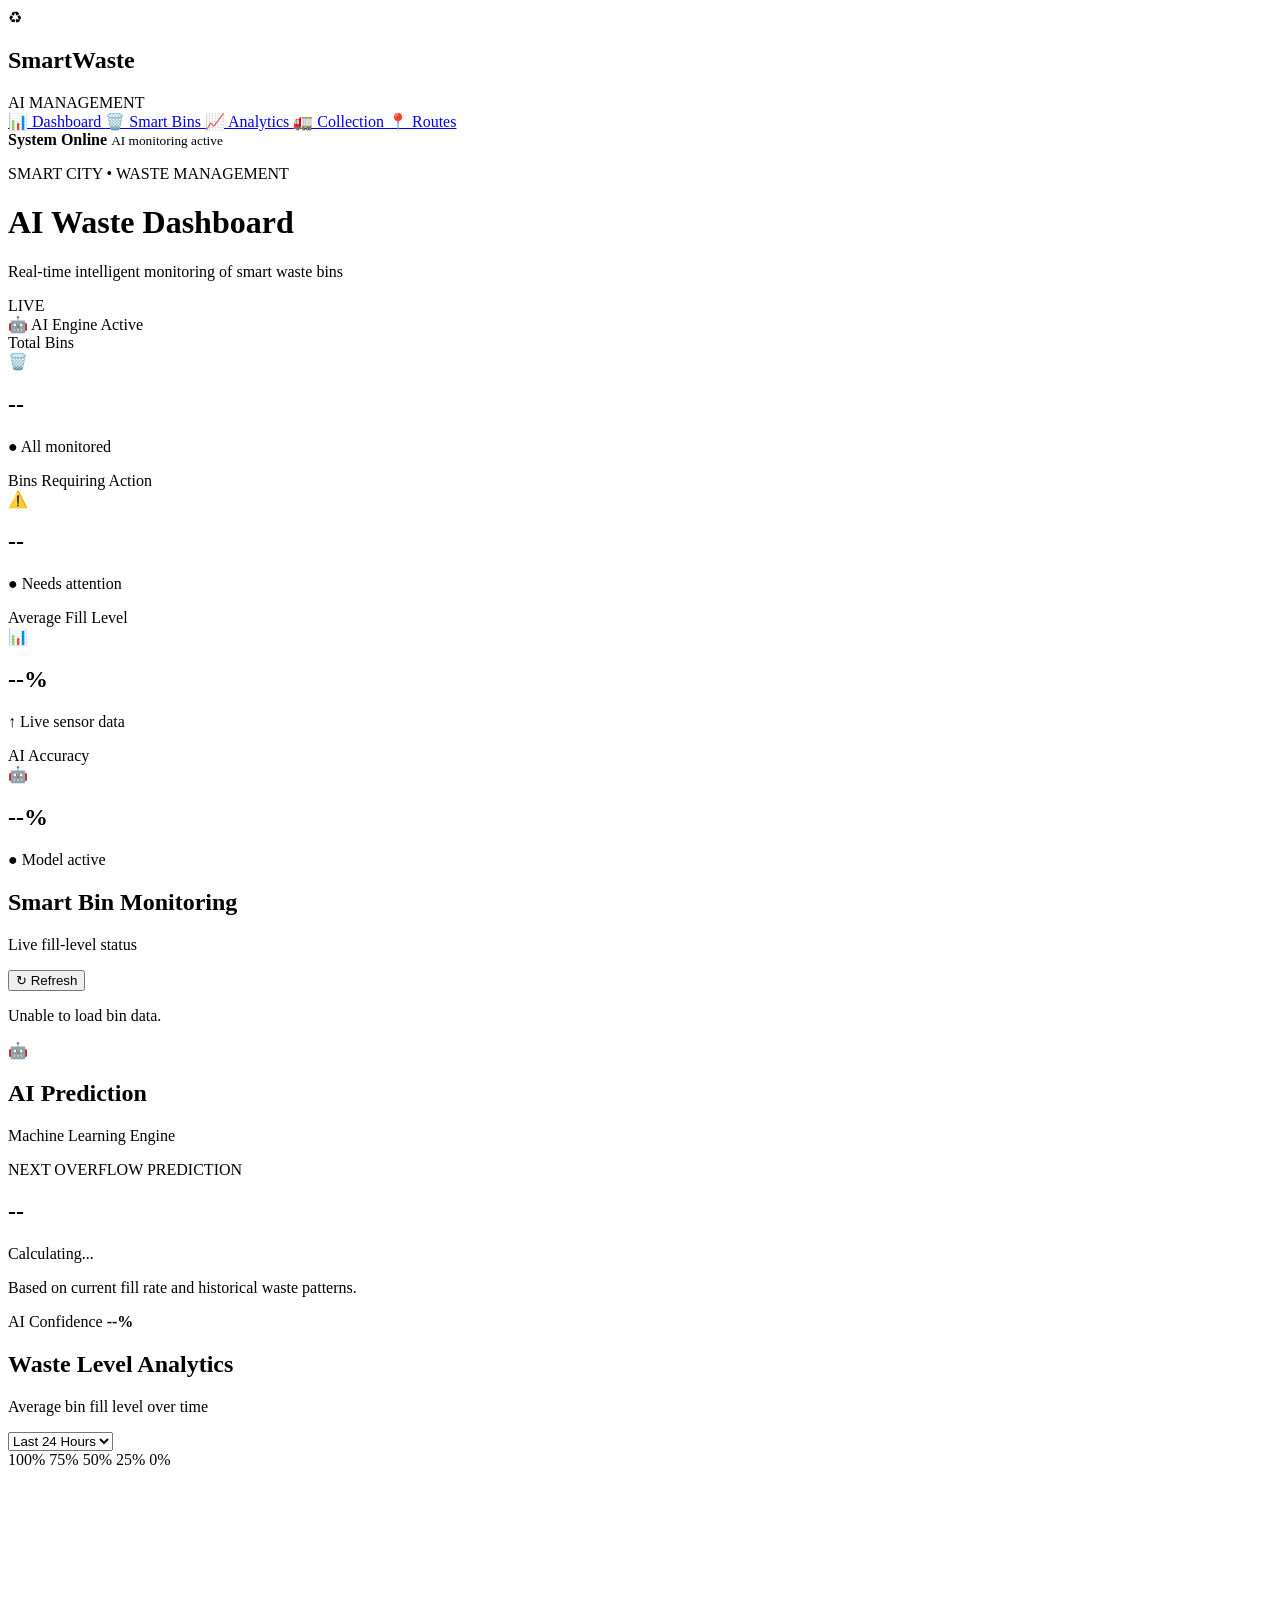
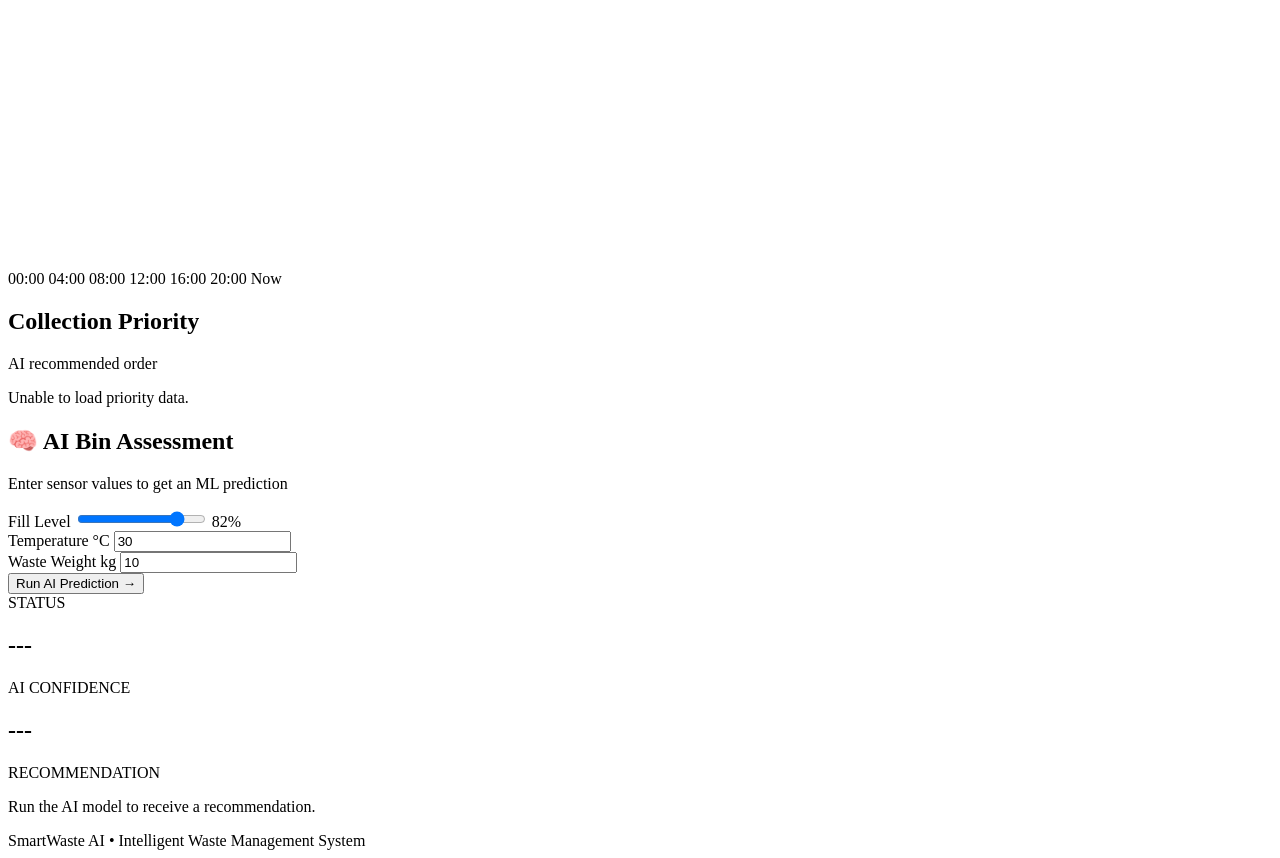
==== commit ac3fc6df: "Update index.html" ====
--- a/templates/index.html
+++ b/templates/index.html
@@ -2,790 +2,29 @@
 <html lang="en">
 
 <head>
+
     <meta charset="UTF-8">
-    <meta name="viewport" content="width=device-width, initial-scale=1.0">
-
-    <title>SmartWaste AI | Smart Waste Management</title>
+
+    <meta name="viewport"
+          content="width=device-width, initial-scale=1.0">
+
+    <title>SmartWaste AI Dashboard</title>
 
     <link rel="stylesheet"
           href="{{ url_for('static', filename='style.css') }}">
 
-    <style>
-
-        * {
-            box-sizing: border-box;
-        }
-
-        body {
-            margin: 0;
-            font-family: Arial, Helvetica, sans-serif;
-            background: #f5f8f6;
-            color: #17211b;
-        }
-
-        button,
-        input,
-        select {
-            font-family: inherit;
-        }
-
-        .app {
-            display: flex;
-            min-height: 100vh;
-        }
-
-        /* ================= SIDEBAR ================= */
-
-        .sidebar {
-            width: 270px;
-            background: #092b1e;
-            color: white;
-            padding: 28px 20px;
-            position: fixed;
-            top: 0;
-            bottom: 0;
-            left: 0;
-            z-index: 100;
-        }
-
-        .logo {
-            display: flex;
-            align-items: center;
-            gap: 14px;
-            margin-bottom: 45px;
-        }
-
-        .logo-icon {
-            width: 55px;
-            height: 55px;
-            border-radius: 16px;
-            background: #caff70;
-            color: #123b26;
-            display: flex;
-            align-items: center;
-            justify-content: center;
-            font-size: 28px;
-            font-weight: bold;
-        }
-
-        .logo h2 {
-            margin: 0;
-            font-size: 22px;
-        }
-
-        .logo span {
-            font-size: 10px;
-            letter-spacing: 2px;
-            color: #a7b8af;
-        }
-
-        nav {
-            display: flex;
-            flex-direction: column;
-            gap: 8px;
-        }
-
-        nav a {
-            color: #c8d5ce;
-            text-decoration: none;
-            padding: 15px 18px;
-            border-radius: 12px;
-            cursor: pointer;
-            font-size: 16px;
-            transition: 0.25s;
-        }
-
-        nav a:hover,
-        nav a.active {
-            background: #20513b;
-            color: white;
-        }
-
-        .system {
-            position: absolute;
-            left: 20px;
-            right: 20px;
-            bottom: 25px;
-            background: #123d2b;
-            padding: 17px;
-            border-radius: 15px;
-            display: flex;
-            gap: 12px;
-            align-items: center;
-        }
-
-        .online-dot {
-            width: 13px;
-            height: 13px;
-            background: #61e69a;
-            border-radius: 50%;
-            box-shadow: 0 0 10px #61e69a;
-        }
-
-        .system b {
-            display: block;
-        }
-
-        .system small {
-            color: #9bb0a4;
-        }
-
-        /* ================= MAIN ================= */
-
-        .main {
-            margin-left: 270px;
-            width: calc(100% - 270px);
-            padding: 35px 45px;
-        }
-
-        header {
-            display: flex;
-            justify-content: space-between;
-            align-items: center;
-            margin-bottom: 28px;
-        }
-
-        .small-title {
-            font-size: 12px;
-            letter-spacing: 3px;
-            color: #688176;
-            font-weight: bold;
-        }
-
-        header h1 {
-            margin: 8px 0;
-            font-size: 40px;
-        }
-
-        .subtitle {
-            color: #708078;
-            margin: 0;
-        }
-
-        .header-right {
-            text-align: right;
-        }
-
-        .live {
-            display: inline-flex;
-            align-items: center;
-            gap: 8px;
-            background: #e2f9e9;
-            color: #159447;
-            padding: 10px 17px;
-            border-radius: 25px;
-            font-weight: bold;
-        }
-
-        .live span {
-            width: 8px;
-            height: 8px;
-            background: #24ae61;
-            border-radius: 50%;
-        }
-
-        .date {
-            margin-top: 15px;
-            color: #718078;
-        }
-
-        /* ================= STATS ================= */
-
-        .stats {
-            display: grid;
-            grid-template-columns: repeat(4, 1fr);
-            gap: 22px;
-            margin-bottom: 25px;
-        }
-
-        .stat-card {
-            background: white;
-            border-radius: 18px;
-            padding: 24px;
-            box-shadow: 0 7px 25px rgba(0,0,0,0.05);
-        }
-
-        .stat-top {
-            display: flex;
-            justify-content: space-between;
-            color: #718078;
-        }
-
-        .stat-icon {
-            background: #e8f7ed;
-            padding: 10px;
-            border-radius: 12px;
-        }
-
-        .stat-icon.warning {
-            background: #fff0d5;
-        }
-
-        .stat-icon.blue {
-            background: #e3f0ff;
-        }
-
-        .stat-icon.purple {
-            background: #eee4ff;
-        }
-
-        .stat-card h2 {
-            font-size: 34px;
-            margin: 18px 0 8px;
-        }
-
-        .positive {
-            color: #159447;
-        }
-
-        .warning-text {
-            color: #d99112;
-        }
-
-        /* ================= PANELS ================= */
-
-        .panel {
-            background: white;
-            border-radius: 20px;
-            padding: 25px;
-            box-shadow: 0 7px 25px rgba(0,0,0,0.05);
-        }
-
-        .dashboard-grid {
-            display: grid;
-            grid-template-columns: 1.7fr 1fr;
-            gap: 25px;
-        }
-
-        .lower-grid {
-            display: grid;
-            grid-template-columns: 1.7fr 1fr;
-            gap: 25px;
-            margin-top: 25px;
-        }
-
-        .panel-header {
-            display: flex;
-            justify-content: space-between;
-            align-items: center;
-            margin-bottom: 20px;
-        }
-
-        .panel-header h2 {
-            margin: 0;
-            font-size: 21px;
-        }
-
-        .panel-header p {
-            margin: 7px 0 0;
-            color: #7c8982;
-        }
-
-        .refresh {
-            border: 1px solid #d6ded9;
-            background: white;
-            padding: 10px 16px;
-            border-radius: 10px;
-            cursor: pointer;
-        }
-
-        .refresh:hover {
-            background: #edf7f0;
-        }
-
-        /* ================= BINS ================= */
-
-        .bins {
-            display: grid;
-            gap: 16px;
-        }
-
-        .bin {
-            padding: 17px;
-            border: 1px solid #edf0ee;
-            border-radius: 14px;
-        }
-
-        .bin-header {
-            display: flex;
-            justify-content: space-between;
-            margin-bottom: 12px;
-        }
-
-        .status {
-            font-size: 11px;
-            font-weight: bold;
-            padding: 6px 12px;
-            border-radius: 20px;
-        }
-
-        .normal-status {
-            background: #e5f8eb;
-            color: #168d48;
-        }
-
-        .warning-status {
-            background: #fff1d7;
-            color: #d18a0c;
-        }
-
-        .full-status {
-            background: #ffe1e1;
-            color: #d33a3a;
-        }
-
-        .progress {
-            height: 9px;
-            background: #edf1ee;
-            border-radius: 10px;
-            overflow: hidden;
-        }
-
-        .progress-bar {
-            height: 100%;
-            border-radius: 10px;
-        }
-
-        .normal-bar {
-            background: #46b878;
-        }
-
-        .warning-bar {
-            background: #e8a52e;
-        }
-
-        .full-bar {
-            background: #e24a4a;
-        }
-
-        .bin-info {
-            display: flex;
-            justify-content: space-between;
-            margin-top: 10px;
-            color: #78847e;
-        }
-
-        .bin-info strong {
-            color: #17211b;
-        }
-
-        /* ================= AI ================= */
-
-        .ai-panel {
-            background: #0c3022;
-            color: white;
-        }
-
-        .ai-title {
-            display: flex;
-            align-items: center;
-            gap: 14px;
-            margin-bottom: 25px;
-        }
-
-        .ai-title h2 {
-            margin: 0;
-        }
-
-        .ai-title p {
-            margin: 5px 0;
-            color: #9ab6a8;
-        }
-
-        .robot {
-            width: 50px;
-            height: 50px;
-            background: #20523b;
-            border-radius: 14px;
-            display: flex;
-            align-items: center;
-            justify-content: center;
-            font-size: 25px;
-        }
-
-        .prediction-box {
-            background: #154431;
-            border-radius: 17px;
-            padding: 25px;
-        }
-
-        .prediction-label {
-            font-size: 11px;
-            letter-spacing: 2px;
-            color: #9ab6a8;
-        }
-
-        .prediction-box h2 {
-            font-size: 32px;
-            margin: 20px 0 5px;
-        }
-
-        .prediction-time {
-            font-size: 23px;
-            color: #caff70;
-            font-weight: bold;
-        }
-
-        .prediction-box p {
-            color: #9ab6a8;
-            font-size: 13px;
-        }
-
-        .confidence {
-            margin-top: 25px;
-        }
-
-        .confidence > div:first-child {
-            display: flex;
-            justify-content: space-between;
-        }
-
-        .confidence-bar {
-            height: 9px;
-            background: #315542;
-            border-radius: 10px;
-            margin-top: 10px;
-            overflow: hidden;
-        }
-
-        .confidence-bar div {
-            height: 100%;
-            background: #caff70;
-            border-radius: 10px;
-        }
-
-        /* ================= CHART ================= */
-
-        .chart {
-            display: flex;
-            height: 260px;
-            margin-top: 25px;
-        }
-
-        .y-axis {
-            width: 45px;
-            display: flex;
-            flex-direction: column;
-            justify-content: space-between;
-            color: #8b9690;
-            font-size: 11px;
-        }
-
-        .chart-area {
-            flex: 1;
-            position: relative;
-            border-left: 1px solid #ddd;
-            border-bottom: 1px solid #ddd;
-        }
-
-        .grid-line {
-            height: 1px;
-            background: #edf0ee;
-            position: absolute;
-            left: 0;
-            right: 0;
-        }
-
-        .grid-line:nth-child(1) {
-            top: 0;
-        }
-
-        .grid-line:nth-child(2) {
-            top: 25%;
-        }
-
-        .grid-line:nth-child(3) {
-            top: 50%;
-        }
-
-        .grid-line:nth-child(4) {
-            top: 75%;
-        }
-
-        .chart-area svg {
-            width: 100%;
-            height: 100%;
-            color: #1d9b57;
-            position: relative;
-            z-index: 2;
-        }
-
-        .chart-labels {
-            display: flex;
-            justify-content: space-between;
-            color: #8b9690;
-            font-size: 11px;
-            margin-left: 45px;
-            margin-top: 10px;
-        }
-
-        #period {
-            padding: 9px 12px;
-            border: 1px solid #dce3df;
-            border-radius: 9px;
-        }
-
-        /* ================= PRIORITY ================= */
-
-        .priority-item {
-            display: flex;
-            align-items: center;
-            gap: 13px;
-            padding: 15px 0;
-            border-bottom: 1px solid #edf0ee;
-        }
-
-        .rank {
-            width: 36px;
-            height: 36px;
-            border-radius: 10px;
-            background: #eef6f1;
-            display: flex;
-            justify-content: center;
-            align-items: center;
-            font-weight: bold;
-        }
-
-        .priority-content {
-            flex: 1;
-        }
-
-        .priority-content b {
-            display: block;
-        }
-
-        .priority-content span {
-            color: #87928c;
-            font-size: 13px;
-        }
-
-        .high {
-            color: #d83d3d;
-        }
-
-        .medium {
-            color: #d18a0c;
-        }
-
-        .low {
-            color: #159447;
-        }
-
-        /* ================= PAGES ================= */
-
-        .page {
-            display: none;
-        }
-
-        .page.active-page {
-            display: block;
-        }
-
-        .page-title {
-            margin-bottom: 25px;
-        }
-
-        .page-title h2 {
-            font-size: 30px;
-            margin: 0;
-        }
-
-        .page-title p {
-            color: #718078;
-        }
-
-        .feature-grid {
-            display: grid;
-            grid-template-columns: repeat(3, 1fr);
-            gap: 20px;
-        }
-
-        .feature-card {
-            background: white;
-            padding: 25px;
-            border-radius: 18px;
-            box-shadow: 0 7px 25px rgba(0,0,0,0.05);
-        }
-
-        .feature-card h3 {
-            margin-top: 0;
-        }
-
-        .big-number {
-            font-size: 32px;
-            font-weight: bold;
-            margin: 12px 0;
-        }
-
-        /* ================= AI TEST ================= */
-
-        .test-panel {
-            margin-top: 25px;
-        }
-
-        .inputs {
-            display: grid;
-            grid-template-columns: 1fr 180px 180px 190px;
-            gap: 18px;
-            align-items: end;
-        }
-
-        .input-group {
-            display: flex;
-            flex-direction: column;
-            gap: 9px;
-        }
-
-        .input-group label {
-            font-size: 13px;
-            color: #65736b;
-        }
-
-        .input-group input[type="number"] {
-            padding: 12px;
-            border: 1px solid #dce4df;
-            border-radius: 10px;
-        }
-
-        .input-group input[type="range"] {
-            accent-color: #159447;
-        }
-
-        .input-group span {
-            font-weight: bold;
-        }
-
-        .predict-btn {
-            border: 0;
-            background: #123d2b;
-            color: white;
-            padding: 13px 18px;
-            border-radius: 10px;
-            cursor: pointer;
-            font-weight: bold;
-        }
-
-        .predict-btn:hover {
-            background: #1c5a3d;
-        }
-
-        .ai-result {
-            margin-top: 25px;
-            padding: 20px;
-            border-radius: 15px;
-            background: #f2f7f4;
-            display: grid;
-            grid-template-columns: 180px 180px 1fr;
-            gap: 25px;
-        }
-
-        .ai-result span {
-            font-size: 11px;
-            letter-spacing: 1px;
-            color: #7a8981;
-        }
-
-        .ai-result h2 {
-            margin: 8px 0 0;
-        }
-
-        .result-message p {
-            margin-top: 8px;
-        }
-
-        /* ================= FOOTER ================= */
-
-        footer {
-            text-align: center;
-            color: #87938d;
-            margin: 35px 0 10px;
-            font-size: 13px;
-        }
-
-        /* ================= MOBILE ================= */
-
-        @media(max-width: 1000px) {
-
-            .sidebar {
-                width: 220px;
-            }
-
-            .main {
-                margin-left: 220px;
-                width: calc(100% - 220px);
-                padding: 25px;
-            }
-
-            .stats {
-                grid-template-columns: repeat(2, 1fr);
-            }
-
-            .dashboard-grid,
-            .lower-grid {
-                grid-template-columns: 1fr;
-            }
-
-            .inputs {
-                grid-template-columns: 1fr 1fr;
-            }
-
-            .feature-grid {
-                grid-template-columns: 1fr 1fr;
-            }
-        }
-
-        @media(max-width: 700px) {
-
-            .sidebar {
-                position: relative;
-                width: 100%;
-                height: auto;
-            }
-
-            .app {
-                display: block;
-            }
-
-            .main {
-                margin-left: 0;
-                width: 100%;
-                padding: 20px;
-            }
-
-            .system {
-                position: relative;
-                left: auto;
-                right: auto;
-                bottom: auto;
-                margin-top: 20px;
-            }
-
-            header {
-                flex-direction: column;
-                align-items: flex-start;
-                gap: 15px;
-            }
-
-            .stats,
-            .feature-grid {
-                grid-template-columns: 1fr;
-            }
-
-            .inputs,
-            .ai-result {
-                grid-template-columns: 1fr;
-            }
-        }
-
-    </style>
 </head>
 
 
 <body>
 
+
 <div class="app">
 
-    <!-- ================= SIDEBAR ================= -->
+
+    <!-- ================================================= -->
+    <!-- SIDEBAR -->
+    <!-- ================================================= -->
 
     <aside class="sidebar">
 
@@ -796,8 +35,11 @@
             </div>
 
             <div>
+
                 <h2>SmartWaste</h2>
+
                 <span>AI MANAGEMENT</span>
+
             </div>
 
         </div>
@@ -805,52 +47,45 @@
 
         <nav>
 
-            <a href="#"
-               class="nav-link active"
-               onclick="showPage('dashboard', this)">
+            <a href="/" class="active">
                 📊 Dashboard
             </a>
 
-            <a href="#"
-               class="nav-link"
-               onclick="showPage('bins', this)">
+            <a href="#smartBins">
                 🗑️ Smart Bins
             </a>
 
-            <a href="#"
-               class="nav-link"
-               onclick="showPage('analytics', this)">
+            <a href="#analytics">
                 📈 Analytics
             </a>
 
-            <a href="#"
-               class="nav-link"
-               onclick="showPage('collection', this)">
+            <a href="#collection">
                 🚛 Collection
             </a>
 
-            <a href="#"
-               class="nav-link"
-               onclick="showPage('routes', this)">
+            <!-- ROUTES PAGE -->
+
+            <a href="/routes">
                 📍 Routes
             </a>
 
-            <a href="#"
-               class="nav-link"
-               onclick="showPage('ai', this)">
-                🤖 AI Prediction
-            </a>
-
         </nav>
 
 
+        <!-- SYSTEM STATUS -->
+
         <div class="system">
 
             <div class="online-dot"></div>
 
             <div>
+
                 <b>System Online</b>
-                <small>AI monitoring active</small>
+
+                <small>
+                    AI monitoring active
+                </small>
+
             </div>
 
         </div>
@@ -858,874 +93,697 @@
     </aside>
 
 
-    <!-- ================= MAIN ================= -->
+
+    <!-- ================================================= -->
+    <!-- MAIN -->
+    <!-- ================================================= -->
 
     <main class="main">
 
 
-        <!-- ================= DASHBOARD ================= -->
-
-        <section id="dashboard" class="page active-page">
-
-            <header>
+        <!-- HEADER -->
+
+        <header>
+
+            <div>
+
+                <p class="small-title">
+                    SMART CITY • WASTE MANAGEMENT
+                </p>
+
+                <h1>
+                    AI Waste Dashboard
+                </h1>
+
+                <p class="subtitle">
+                    Real-time intelligent monitoring
+                    of smart waste bins
+                </p>
+
+            </div>
+
+
+            <div class="header-right">
+
+                <div class="live">
+
+                    <span></span>
+
+                    LIVE
+
+                </div>
+
+
+                <div class="date">
+
+                    🤖 AI Engine Active
+
+                </div>
+
+            </div>
+
+        </header>
+
+
+
+        <!-- ================================================= -->
+        <!-- STAT CARDS -->
+        <!-- ================================================= -->
+
+        <section class="stats">
+
+
+            <!-- TOTAL BINS -->
+
+            <div class="stat-card">
+
+                <div class="stat-top">
+
+                    <span>
+                        Total Bins
+                    </span>
+
+                    <div class="stat-icon">
+                        🗑️
+                    </div>
+
+                </div>
+
+
+                <h2 id="totalBins">
+                    --
+                </h2>
+
+
+                <p class="positive">
+                    ● All monitored
+                </p>
+
+            </div>
+
+
+
+            <!-- ACTION BINS -->
+
+            <div class="stat-card">
+
+                <div class="stat-top">
+
+                    <span>
+                        Bins Requiring Action
+                    </span>
+
+                    <div class="stat-icon warning">
+                        ⚠️
+                    </div>
+
+                </div>
+
+
+                <h2 id="actionBins">
+                    --
+                </h2>
+
+
+                <p class="warning-text">
+                    ● Needs attention
+                </p>
+
+            </div>
+
+
+
+            <!-- AVERAGE FILL -->
+
+            <div class="stat-card">
+
+                <div class="stat-top">
+
+                    <span>
+                        Average Fill Level
+                    </span>
+
+                    <div class="stat-icon blue">
+                        📊
+                    </div>
+
+                </div>
+
+
+                <h2 id="averageFill">
+                    --%
+                </h2>
+
+
+                <p class="positive">
+                    ↑ Live sensor data
+                </p>
+
+            </div>
+
+
+
+            <!-- AI ACCURACY -->
+
+            <div class="stat-card">
+
+                <div class="stat-top">
+
+                    <span>
+                        AI Accuracy
+                    </span>
+
+                    <div class="stat-icon purple">
+                        🤖
+                    </div>
+
+                </div>
+
+
+                <h2 id="aiAccuracy">
+                    --%
+                </h2>
+
+
+                <p class="positive">
+                    ● Model active
+                </p>
+
+            </div>
+
+
+        </section>
+
+
+
+        <!-- ================================================= -->
+        <!-- SMART BINS + AI PREDICTION -->
+        <!-- ================================================= -->
+
+        <section class="dashboard-grid"
+                 id="smartBins">
+
+
+            <!-- SMART BIN MONITORING -->
+
+            <div class="panel bins-panel">
+
+
+                <div class="panel-header">
+
+                    <div>
+
+                        <h2>
+                            Smart Bin Monitoring
+                        </h2>
+
+                        <p>
+                            Live fill-level status
+                        </p>
+
+                    </div>
+
+
+                    <button class="refresh"
+                            onclick="refreshData()">
+
+                        ↻ Refresh
+
+                    </button>
+
+                </div>
+
+
+                <!-- DYNAMIC BINS -->
+
+                <div class="bins"
+                     id="binsContainer">
+
+                    <p>
+                        Loading smart bins...
+                    </p>
+
+                </div>
+
+
+            </div>
+
+
+
+            <!-- AI PREDICTION -->
+
+            <div class="panel ai-panel">
+
+
+                <div class="ai-title">
+
+                    <div class="robot">
+                        🤖
+                    </div>
+
+                    <div>
+
+                        <h2>
+                            AI Prediction
+                        </h2>
+
+                        <p>
+                            Machine Learning Engine
+                        </p>
+
+                    </div>
+
+                </div>
+
+
+
+                <div class="prediction-box">
+
+
+                    <span class="prediction-label">
+
+                        NEXT OVERFLOW PREDICTION
+
+                    </span>
+
+
+                    <h2 id="nextBin">
+                        --
+                    </h2>
+
+
+                    <div class="prediction-time">
+
+                        <span id="nextTime">
+                            Calculating...
+                        </span>
+
+                    </div>
+
+
+                    <p>
+                        Based on current fill rate
+                        and historical waste patterns.
+                    </p>
+
+                </div>
+
+
+
+                <!-- CONFIDENCE -->
+
+                <div class="confidence">
+
+                    <div>
+
+                        <span>
+                            AI Confidence
+                        </span>
+
+                        <strong id="predictionConfidence">
+                            --%
+                        </strong>
+
+                    </div>
+
+
+                    <div class="confidence-bar">
+
+                        <div id="confidenceBar"
+                             style="width:0%">
+                        </div>
+
+                    </div>
+
+                </div>
+
+
+            </div>
+
+
+        </section>
+
+
+
+        <!-- ================================================= -->
+        <!-- ANALYTICS + COLLECTION PRIORITY -->
+        <!-- ================================================= -->
+
+        <section class="lower-grid"
+                 id="analytics">
+
+
+            <!-- ANALYTICS -->
+
+            <div class="panel chart-panel">
+
+
+                <div class="panel-header">
+
+                    <div>
+
+                        <h2>
+                            Waste Level Analytics
+                        </h2>
+
+                        <p>
+                            Average bin fill level over time
+                        </p>
+
+                    </div>
+
+
+                    <select id="period">
+
+                        <option>
+                            Last 24 Hours
+                        </option>
+
+                        <option>
+                            Last 7 Days
+                        </option>
+
+                        <option>
+                            Last 30 Days
+                        </option>
+
+                    </select>
+
+                </div>
+
+
+
+                <div class="chart">
+
+
+                    <div class="y-axis">
+
+                        <span>100%</span>
+
+                        <span>75%</span>
+
+                        <span>50%</span>
+
+                        <span>25%</span>
+
+                        <span>0%</span>
+
+                    </div>
+
+
+                    <div class="chart-area">
+
+
+                        <div class="grid-line"></div>
+
+                        <div class="grid-line"></div>
+
+                        <div class="grid-line"></div>
+
+                        <div class="grid-line"></div>
+
+
+                        <svg viewBox="0 0 700 220"
+                             preserveAspectRatio="none">
+
+
+                            <polyline
+                                id="chartLine"
+                                points=""
+                                fill="none"
+                                stroke="currentColor"
+                                stroke-width="4"
+                            />
+
+
+                        </svg>
+
+
+                    </div>
+
+                </div>
+
+
+
+                <div class="chart-labels">
+
+                    <span>00:00</span>
+
+                    <span>04:00</span>
+
+                    <span>08:00</span>
+
+                    <span>12:00</span>
+
+                    <span>16:00</span>
+
+                    <span>20:00</span>
+
+                    <span>Now</span>
+
+                </div>
+
+
+            </div>
+
+
+
+            <!-- COLLECTION PRIORITY -->
+
+            <div class="panel priority-panel"
+                 id="collection">
+
+
+                <div class="panel-header">
+
+                    <div>
+
+                        <h2>
+                            Collection Priority
+                        </h2>
+
+                        <p>
+                            AI recommended order
+                        </p>
+
+                    </div>
+
+                </div>
+
+
+                <div id="priorityContainer">
+
+                    <p>
+                        Loading collection priority...
+                    </p>
+
+                </div>
+
+
+            </div>
+
+
+        </section>
+
+
+
+        <!-- ================================================= -->
+        <!-- AI BIN ASSESSMENT -->
+        <!-- ================================================= -->
+
+        <section class="panel test-panel">
+
+
+            <div class="panel-header">
 
                 <div>
 
-                    <p class="small-title">
-                        SMART CITY • WASTE MANAGEMENT
+                    <h2>
+                        🧠 AI Bin Assessment
+                    </h2>
+
+                    <p>
+                        Enter sensor values to get
+                        an ML prediction
                     </p>
 
-                    <h1>
-                        AI Waste Dashboard
-                    </h1>
-
-                    <p class="subtitle">
-                        Real-time intelligent monitoring of smart waste bins
+                </div>
+
+            </div>
+
+
+
+            <div class="inputs">
+
+
+                <!-- FILL LEVEL -->
+
+                <div class="input-group">
+
+                    <label>
+                        Fill Level
+                    </label>
+
+
+                    <input
+                        type="range"
+                        id="fill"
+                        min="0"
+                        max="100"
+                        value="82"
+                        oninput="
+                        document.getElementById('fillValue')
+                        .innerText=this.value+'%'
+                        "
+                    >
+
+
+                    <span id="fillValue">
+                        82%
+                    </span>
+
+                </div>
+
+
+
+                <!-- TEMPERATURE -->
+
+                <div class="input-group">
+
+                    <label>
+                        Temperature °C
+                    </label>
+
+
+                    <input
+                        type="number"
+                        id="temperature"
+                        value="30"
+                    >
+
+                </div>
+
+
+
+                <!-- WEIGHT -->
+
+                <div class="input-group">
+
+                    <label>
+                        Waste Weight kg
+                    </label>
+
+
+                    <input
+                        type="number"
+                        id="weight"
+                        value="10"
+                    >
+
+                </div>
+
+
+
+                <!-- PREDICT BUTTON -->
+
+                <button
+                    class="predict-btn"
+                    onclick="predict()"
+                >
+
+                    Run AI Prediction →
+
+                </button>
+
+
+            </div>
+
+
+
+            <!-- AI RESULT -->
+
+            <div class="ai-result">
+
+
+                <div>
+
+                    <span>
+                        STATUS
+                    </span>
+
+                    <h2 id="status">
+                        ---
+                    </h2>
+
+                </div>
+
+
+
+                <div>
+
+                    <span>
+                        AI CONFIDENCE
+                    </span>
+
+                    <h2 id="probability">
+                        ---
+                    </h2>
+
+                </div>
+
+
+
+                <div class="result-message">
+
+                    <span>
+                        RECOMMENDATION
+                    </span>
+
+                    <p id="message">
+
+                        Run the AI model to receive
+                        a recommendation.
+
                     </p>
 
                 </div>
 
-                <div class="header-right">
-
-                    <div class="live">
-                        <span></span>
-                        LIVE
-                    </div>
-
-                    <div class="date">
-                        🤖 AI Engine Active
-                    </div>
-
-                </div>
-
-            </header>
-
-
-            <!-- STATS -->
-
-            <section class="stats">
-
-                <div class="stat-card">
-
-                    <div class="stat-top">
-                        <span>Total Bins</span>
-                        <div class="stat-icon">🗑️</div>
-                    </div>
-
-                    <h2 id="totalBins">--</h2>
-
-                    <p class="positive">
-                        ● All monitored
-                    </p>
-
-                </div>
-
-
-                <div class="stat-card">
-
-                    <div class="stat-top">
-                        <span>Bins Requiring Action</span>
-                        <div class="stat-icon warning">⚠️</div>
-                    </div>
-
-                    <h2 id="actionBins">--</h2>
-
-                    <p class="warning-text">
-                        ● Needs attention
-                    </p>
-
-                </div>
-
-
-                <div class="stat-card">
-
-                    <div class="stat-top">
-                        <span>Average Fill Level</span>
-                        <div class="stat-icon blue">📊</div>
-                    </div>
-
-                    <h2 id="averageFill">--%</h2>
-
-                    <p class="positive">
-                        ↑ Live sensor data
-                    </p>
-
-                </div>
-
-
-                <div class="stat-card">
-
-                    <div class="stat-top">
-                        <span>AI Accuracy</span>
-                        <div class="stat-icon purple">🤖</div>
-                    </div>
-
-                    <h2 id="aiAccuracy">--%</h2>
-
-                    <p class="positive">
-                        ● Model active
-                    </p>
-
-                </div>
-
-            </section>
-
-
-            <!-- BIN + AI -->
-
-            <section class="dashboard-grid">
-
-
-                <div class="panel">
-
-                    <div class="panel-header">
-
-                        <div>
-                            <h2>Smart Bin Monitoring</h2>
-                            <p>Live fill-level status</p>
-                        </div>
-
-                        <button
-                            class="refresh"
-                            onclick="refreshData()">
-                            ↻ Refresh
-                        </button>
-
-                    </div>
-
-                    <div
-                        class="bins"
-                        id="binsContainer">
-
-                        Loading smart bins...
-
-                    </div>
-
-                </div>
-
-
-                <div class="panel ai-panel">
-
-                    <div class="ai-title">
-
-                        <div class="robot">
-                            🤖
-                        </div>
-
-                        <div>
-                            <h2>AI Prediction</h2>
-                            <p>Machine Learning Engine</p>
-                        </div>
-
-                    </div>
-
-
-                    <div class="prediction-box">
-
-                        <span class="prediction-label">
-                            NEXT OVERFLOW PREDICTION
-                        </span>
-
-                        <h2 id="nextBin">
-                            --
-                        </h2>
-
-                        <div class="prediction-time">
-                            <span id="nextTime">
-                                Calculating...
-                            </span>
-                        </div>
-
-                        <p>
-                            Based on current fill rate
-                            and historical waste patterns.
-                        </p>
-
-                    </div>
-
-
-                    <div class="confidence">
-
-                        <div>
-                            <span>AI Confidence</span>
-
-                            <strong id="predictionConfidence">
-                                --%
-                            </strong>
-                        </div>
-
-                        <div class="confidence-bar">
-
-                            <div
-                                id="confidenceBar"
-                                style="width:0%">
-                            </div>
-
-                        </div>
-
-                    </div>
-
-                </div>
-
-            </section>
-
-
-            <!-- ANALYTICS + PRIORITY -->
-
-            <section class="lower-grid">
-
-
-                <div class="panel">
-
-                    <div class="panel-header">
-
-                        <div>
-                            <h2>Waste Level Analytics</h2>
-                            <p>
-                                Average bin fill level
-                            </p>
-                        </div>
-
-                        <select id="period">
-                            <option>Last 24 Hours</option>
-                            <option>Last 7 Days</option>
-                            <option>Last 30 Days</option>
-                        </select>
-
-                    </div>
-
-
-                    <div class="chart">
-
-                        <div class="y-axis">
-
-                            <span>100%</span>
-                            <span>75%</span>
-                            <span>50%</span>
-                            <span>25%</span>
-                            <span>0%</span>
-
-                        </div>
-
-
-                        <div class="chart-area">
-
-                            <div class="grid-line"></div>
-                            <div class="grid-line"></div>
-                            <div class="grid-line"></div>
-                            <div class="grid-line"></div>
-
-                            <svg
-                                viewBox="0 0 700 220"
-                                preserveAspectRatio="none">
-
-                                <polyline
-                                    id="chartLine"
-                                    points=""
-                                    fill="none"
-                                    stroke="currentColor"
-                                    stroke-width="4"/>
-
-                            </svg>
-
-                        </div>
-
-                    </div>
-
-
-                    <div class="chart-labels">
-
-                        <span>00:00</span>
-                        <span>04:00</span>
-                        <span>08:00</span>
-                        <span>12:00</span>
-                        <span>16:00</span>
-                        <span>20:00</span>
-                        <span>Now</span>
-
-                    </div>
-
-                </div>
-
-
-                <div class="panel">
-
-                    <div class="panel-header">
-
-                        <div>
-                            <h2>Collection Priority</h2>
-                            <p>
-                                AI recommended order
-                            </p>
-                        </div>
-
-                    </div>
-
-                    <div id="priorityContainer">
-                        Loading...
-                    </div>
-
-                </div>
-
-            </section>
-
-
-            <!-- AI TEST -->
-
-            <section class="panel test-panel">
-
-                <div class="panel-header">
-
-                    <div>
-                        <h2>🧠 AI Bin Assessment</h2>
-
-                        <p>
-                            Enter sensor values to get
-                            an ML prediction
-                        </p>
-                    </div>
-
-                </div>
-
-
-                <div class="inputs">
-
-
-                    <div class="input-group">
-
-                        <label>
-                            Fill Level
-                        </label>
-
-                        <input
-                            type="range"
-                            id="fill"
-                            min="0"
-                            max="100"
-                            value="82"
-                            oninput="
-                            document.getElementById('fillValue').innerText =
-                            this.value + '%'
-                            ">
-
-                        <span id="fillValue">
-                            82%
-                        </span>
-
-                    </div>
-
-
-                    <div class="input-group">
-
-                        <label>
-                            Temperature °C
-                        </label>
-
-                        <input
-                            type="number"
-                            id="temperature"
-                            value="30">
-
-                    </div>
-
-
-                    <div class="input-group">
-
-                        <label>
-                            Waste Weight kg
-                        </label>
-
-                        <input
-                            type="number"
-                            id="weight"
-                            value="10">
-
-                    </div>
-
-
-                    <button
-                        class="predict-btn"
-                        onclick="predict()">
-
-                        Run AI Prediction →
-
-                    </button>
-
-                </div>
-
-
-                <div class="ai-result">
-
-                    <div>
-                        <span>STATUS</span>
-                        <h2 id="status">---</h2>
-                    </div>
-
-                    <div>
-                        <span>AI CONFIDENCE</span>
-                        <h2 id="probability">---</h2>
-                    </div>
-
-                    <div class="result-message">
-
-                        <span>RECOMMENDATION</span>
-
-                        <p id="message">
-                            Run the AI model to receive
-                            a recommendation.
-                        </p>
-
-                    </div>
-
-                </div>
-
-            </section>
+
+            </div>
 
 
         </section>
 
 
-        <!-- ================= SMART BINS ================= -->
-
-        <section id="bins" class="page">
-
-            <div class="page-title">
-
-                <h2>🗑️ Smart Bin Monitoring</h2>
-
-                <p>
-                    Real-time status of all connected smart waste bins.
-                </p>
-
-            </div>
-
-
-            <div class="panel">
-
-                <div class="panel-header">
-
-                    <div>
-                        <h2>All Smart Bins</h2>
-                        <p>Live sensor information</p>
-                    </div>
-
-                    <button
-                        class="refresh"
-                        onclick="loadBinsPage()">
-
-                        ↻ Update
-
-                    </button>
-
-                </div>
-
-
-                <div
-                    class="bins"
-                    id="allBinsContainer">
-
-                    Loading...
-
-                </div>
-
-            </div>
-
-        </section>
-
-
-        <!-- ================= ANALYTICS ================= -->
-
-        <section id="analytics" class="page">
-
-            <div class="page-title">
-
-                <h2>📈 Waste Analytics</h2>
-
-                <p>
-                    Intelligent analysis of waste collection data.
-                </p>
-
-            </div>
-
-
-            <div class="feature-grid">
-
-
-                <div class="feature-card">
-
-                    <h3>Average Fill Level</h3>
-
-                    <div
-                        class="big-number"
-                        id="analyticsFill">
-                        --%
-                    </div>
-
-                    <p>
-                        Current average capacity
-                    </p>
-
-                </div>
-
-
-                <div class="feature-card">
-
-                    <h3>Total Waste Weight</h3>
-
-                    <div
-                        class="big-number"
-                        id="analyticsWeight">
-                        -- kg
-                    </div>
-
-                    <p>
-                        Across monitored bins
-                    </p>
-
-                </div>
-
-
-                <div class="feature-card">
-
-                    <h3>Average Temperature</h3>
-
-                    <div
-                        class="big-number"
-                        id="analyticsTemp">
-                        --°C
-                    </div>
-
-                    <p>
-                        Current sensor average
-                    </p>
-
-                </div>
-
-
-                <div class="feature-card">
-
-                    <h3>Highest Fill</h3>
-
-                    <div
-                        class="big-number"
-                        id="highestBin">
-                        --
-                    </div>
-
-                    <p id="highestFill">
-                        --
-                    </p>
-
-                </div>
-
-
-                <div class="feature-card">
-
-                    <h3>Lowest Fill</h3>
-
-                    <div
-                        class="big-number"
-                        id="lowestBin">
-                        --
-                    </div>
-
-                    <p id="lowestFill">
-                        --
-                    </p>
-
-                </div>
-
-
-                <div class="feature-card">
-
-                    <h3>AI System</h3>
-
-                    <div class="big-number">
-                        94.2%
-                    </div>
-
-                    <p>
-                        Prediction confidence
-                    </p>
-
-                </div>
-
-            </div>
-
-        </section>
-
-
-        <!-- ================= COLLECTION ================= -->
-
-        <section id="collection" class="page">
-
-            <div class="page-title">
-
-                <h2>🚛 Collection Management</h2>
-
-                <p>
-                    AI-generated collection priority.
-                </p>
-
-            </div>
-
-
-            <div class="panel">
-
-                <div class="panel-header">
-
-                    <div>
-                        <h2>Recommended Collection Order</h2>
-                        <p>
-                            Highest fill bins should be collected first.
-                        </p>
-                    </div>
-
-                </div>
-
-
-                <div id="collectionContainer">
-
-                    Loading collection plan...
-
-                </div>
-
-            </div>
-
-        </section>
-
-
-        <!-- ================= ROUTES ================= -->
-
-        <section id="routes" class="page">
-
-            <div class="page-title">
-
-                <h2>📍 Smart Collection Routes</h2>
-
-                <p>
-                    Optimized route based on bin fill levels.
-                </p>
-
-            </div>
-
-
-            <div class="panel">
-
-                <div class="panel-header">
-
-                    <div>
-                        <h2>AI Collection Route</h2>
-                        <p>
-                            Suggested order for collection vehicle
-                        </p>
-                    </div>
-
-                    <button
-                        class="refresh"
-                        onclick="loadRoutes()">
-
-                        ↻ Generate Route
-
-                    </button>
-
-                </div>
-
-
-                <div id="routesContainer">
-
-                    Loading route...
-
-                </div>
-
-            </div>
-
-        </section>
-
-
-        <!-- ================= AI PAGE ================= -->
-
-        <section id="ai" class="page">
-
-            <div class="page-title">
-
-                <h2>🤖 AI Prediction Engine</h2>
-
-                <p>
-                    Machine learning based smart bin assessment.
-                </p>
-
-            </div>
-
-
-            <section class="panel">
-
-                <div class="inputs">
-
-
-                    <div class="input-group">
-
-                        <label>
-                            Fill Level
-                        </label>
-
-                        <input
-                            type="range"
-                            id="fill2"
-                            min="0"
-                            max="100"
-                            value="80"
-                            oninput="
-                            document.getElementById('fillValue2').innerText =
-                            this.value + '%'
-                            ">
-
-                        <span id="fillValue2">
-                            80%
-                        </span>
-
-                    </div>
-
-
-                    <div class="input-group">
-
-                        <label>
-                            Temperature °C
-                        </label>
-
-                        <input
-                            type="number"
-                            id="temperature2"
-                            value="30">
-
-                    </div>
-
-
-                    <div class="input-group">
-
-                        <label>
-                            Waste Weight kg
-                        </label>
-
-                        <input
-                            type="number"
-                            id="weight2"
-                            value="15">
-
-                    </div>
-
-
-                    <button
-                        class="predict-btn"
-                        onclick="predictAdvanced()">
-
-                        Analyze Bin →
-
-                    </button>
-
-                </div>
-
-
-                <div class="ai-result">
-
-                    <div>
-                        <span>AI STATUS</span>
-
-                        <h2 id="status2">
-                            ---
-                        </h2>
-                    </div>
-
-
-                    <div>
-                        <span>CONFIDENCE</span>
-
-                        <h2 id="probability2">
-                            ---
-                        </h2>
-                    </div>
-
-
-                    <div class="result-message">
-
-                        <span>AI RECOMMENDATION</span>
-
-                        <p id="message2">
-                            Enter sensor values and run the AI model.
-                        </p>
-
-                    </div>
-
-                </div>
-
-            </section>
-
-        </section>
-
+
+        <!-- ================================================= -->
+        <!-- FOOTER -->
+        <!-- ================================================= -->
 
         <footer>
 
-            SmartWaste AI • Intelligent Waste Management System
+            SmartWaste AI •
+            Intelligent Waste Management System
 
         </footer>
 
+
     </main>
 
 </div>
 
 
+
+<!-- ================================================= -->
+<!-- JAVASCRIPT -->
+<!-- ================================================= -->
+
 <script>
 
-/* =========================================================
-   PAGE NAVIGATION
-========================================================= */
-
-function showPage(pageId, element) {
-
-    event.preventDefault();
-
-    document
-        .querySelectorAll(".page")
-        .forEach(page => {
-            page.classList.remove("active-page");
-        });
-
-    document
-        .getElementById(pageId)
-        .classList.add("active-page");
-
-
-    document
-        .querySelectorAll(".nav-link")
-        .forEach(link => {
-            link.classList.remove("active");
-        });
-
-
-    element.classList.add("active");
-
-
-    if (pageId === "bins") {
-        loadBinsPage();
-    }
-
-    if (pageId === "analytics") {
-        loadAnalytics();
-    }
-
-    if (pageId === "collection") {
-        loadCollection();
-    }
-
-    if (pageId === "routes") {
-        loadRoutes();
-    }
-}
-
-
-/* =========================================================
-   DASHBOARD
-========================================================= */
+
+/* =====================================================
+   LOAD DASHBOARD
+===================================================== */
 
 async function loadDashboard() {
 
@@ -1734,72 +792,146 @@
         const response =
             await fetch("/api/dashboard");
 
+
+        if (!response.ok) {
+
+            throw new Error(
+                "Dashboard API failed"
+            );
+
+        }
+
+
         const data =
             await response.json();
 
 
-        document.getElementById("totalBins")
-            .innerText =
-            data.total_bins;
-
-
-        document.getElementById("actionBins")
-            .innerText =
-            data.action_bins;
-
-
-        document.getElementById("averageFill")
-            .innerText =
-            Math.round(data.average_fill) + "%";
-
-
-        document.getElementById("aiAccuracy")
-            .innerText =
-            data.ai_accuracy + "%";
-
-
-        document.getElementById("nextBin")
-            .innerText =
-            data.next_overflow_bin;
-
-
-        document.getElementById("nextTime")
-            .innerText =
-            "~ " + data.overflow_hours + " hours";
-
-
-        document.getElementById("predictionConfidence")
-            .innerText =
-            data.ai_confidence + "%";
-
-
-        document.getElementById("confidenceBar")
-            .style.width =
-            data.ai_confidence + "%";
-
+        /* TOTAL BINS */
+
+        document.getElementById(
+            "totalBins"
+        ).innerText =
+            data.total_bins ?? 0;
+
+
+
+        /* ACTION BINS */
+
+        document.getElementById(
+            "actionBins"
+        ).innerText =
+            data.action_bins ?? 0;
+
+
+
+        /* AVERAGE FILL */
+
+        document.getElementById(
+            "averageFill"
+        ).innerText =
+            Math.round(
+                data.average_fill ?? 0
+            ) + "%";
+
+
+
+        /* AI ACCURACY */
+
+        document.getElementById(
+            "aiAccuracy"
+        ).innerText =
+            (data.ai_accuracy ??
+             data.ai_confidence ??
+             0) + "%";
+
+
+
+        /* NEXT OVERFLOW BIN */
+
+        document.getElementById(
+            "nextBin"
+        ).innerText =
+            data.next_overflow_bin ??
+            "--";
+
+
+
+        /* OVERFLOW TIME */
+
+        document.getElementById(
+            "nextTime"
+        ).innerText =
+            data.overflow_hours !== undefined
+                ? "~ " +
+                  data.overflow_hours +
+                  " hours"
+                : "Calculating...";
+
+
+
+        /* AI CONFIDENCE */
+
+        const confidence =
+            Number(
+                data.ai_confidence ?? 0
+            );
+
+
+        document.getElementById(
+            "predictionConfidence"
+        ).innerText =
+            confidence + "%";
+
+
+        document.getElementById(
+            "confidenceBar"
+        ).style.width =
+            Math.min(
+                confidence,
+                100
+            ) + "%";
+
+
+
+        /* CHART */
 
         if (data.chart) {
 
             drawChart(data.chart);
 
         }
+        else {
+
+            /*
+               Current backend does not send
+               historical chart data.
+
+               Create a visual trend using
+               current bin values.
+            */
+
+            loadChartFromBins();
+
+        }
+
 
     }
-
     catch (error) {
 
         console.error(
-            "Dashboard error:",
+            "Dashboard Error:",
             error
         );
 
     }
+
 }
 
 
-/* =========================================================
-   BINS
-========================================================= */
+
+/* =====================================================
+   LOAD SMART BINS
+===================================================== */
 
 async function loadBins() {
 
@@ -1807,6 +939,16 @@
 
         const response =
             await fetch("/api/bins");
+
+
+        if (!response.ok) {
+
+            throw new Error(
+                "Bins API failed"
+            );
+
+        }
+
 
         const bins =
             await response.json();
@@ -1821,227 +963,188 @@
         container.innerHTML = "";
 
 
-        bins.forEach(bin => {
-
-            container.innerHTML += createBinHTML(bin);
-
-        });
+        bins.forEach(
+            function(bin) {
+
+
+                const fill =
+                    Number(
+                        bin.fill_level
+                    );
+
+
+                let status =
+                    "NORMAL";
+
+
+                let statusClass =
+                    "normal";
+
+
+                let barClass =
+                    "normal-bar";
+
+
+                if (fill >= 85) {
+
+                    status =
+                        "FULL";
+
+                    statusClass =
+                        "full-status";
+
+                    barClass =
+                        "full-bar";
+
+                }
+                else if (fill >= 60) {
+
+                    status =
+                        "WARNING";
+
+                    statusClass =
+                        "warning-status";
+
+                    barClass =
+                        "warning-bar";
+
+                }
+
+
+                const element =
+                    document.createElement(
+                        "div"
+                    );
+
+
+                element.className =
+                    "bin";
+
+
+                element.innerHTML = `
+
+                    <div class="bin-header">
+
+                        <b>
+                            ${bin.id}
+                        </b>
+
+                        <span class="
+                            status
+                            ${statusClass}
+                        ">
+
+                            ${status}
+
+                        </span>
+
+                    </div>
+
+
+                    <div class="progress">
+
+                        <div
+                            class="
+                                progress-bar
+                                ${barClass}
+                            "
+                            style="
+                                width:${fill}%
+                            "
+                        ></div>
+
+                    </div>
+
+
+                    <div class="bin-info">
+
+                        <strong>
+                            ${fill}%
+                        </strong>
+
+                        <span>
+                            ${bin.location}
+                        </span>
+
+                    </div>
+
+                `;
+
+
+                container.appendChild(
+                    element
+                );
+
+            }
+        );
+
+
+        /*
+            Update chart using
+            current bin values
+        */
+
+        const values =
+            bins.map(
+                bin =>
+                    Number(
+                        bin.fill_level
+                    )
+            );
+
+
+        drawChart(values);
+
 
     }
-
     catch (error) {
 
         console.error(
-            "Bins error:",
+            "Bins Error:",
             error
         );
 
+
+        document.getElementById(
+            "binsContainer"
+        ).innerHTML = `
+
+            <p>
+                Unable to load bin data.
+            </p>
+
+        `;
+
     }
+
 }
 
 
-function createBinHTML(bin) {
-
-    let statusClass =
-        "normal-status";
-
-    let barClass =
-        "normal-bar";
-
-
-    if (bin.status === "WARNING") {
-
-        statusClass =
-            "warning-status";
-
-        barClass =
-            "warning-bar";
-
-    }
-
-
-    if (bin.status === "FULL") {
-
-        statusClass =
-            "full-status";
-
-        barClass =
-            "full-bar";
-
-    }
-
-
-    return `
-
-        <div class="bin">
-
-            <div class="bin-header">
-
-                <b>${bin.id}</b>
-
-                <span class="status ${statusClass}">
-                    ${bin.status}
-                </span>
-
-            </div>
-
-
-            <div class="progress">
-
-                <div
-                    class="progress-bar ${barClass}"
-                    style="width:${bin.fill_level}%">
-
-                </div>
-
-            </div>
-
-
-            <div class="bin-info">
-
-                <strong>
-                    ${bin.fill_level}%
-                </strong>
-
-                <span>
-                    ${bin.location}
-                </span>
-
-            </div>
-
-        </div>
-
-    `;
-
-}
-
-
-/* =========================================================
-   SMART BINS PAGE
-========================================================= */
-
-async function loadBinsPage() {
+
+/* =====================================================
+   LOAD COLLECTION PRIORITY
+===================================================== */
+
+async function loadPriority() {
 
     try {
 
         const response =
-            await fetch("/api/bins");
-
-        const bins =
-            await response.json();
-
-
-        const container =
-            document.getElementById(
-                "allBinsContainer"
+            await fetch(
+                "/api/priority"
             );
 
 
-        container.innerHTML = "";
-
-
-        bins.forEach(bin => {
-
-            container.innerHTML += `
-
-                <div class="bin">
-
-                    <div class="bin-header">
-
-                        <div>
-
-                            <b>
-                                ${bin.id}
-                            </b>
-
-                            <br>
-
-                            <small>
-                                ${bin.location}
-                            </small>
-
-                        </div>
-
-                        <span class="status
-                            ${
-                                bin.status === "FULL"
-                                ? "full-status"
-                                : bin.status === "WARNING"
-                                ? "warning-status"
-                                : "normal-status"
-                            }">
-
-                            ${bin.status}
-
-                        </span>
-
-                    </div>
-
-
-                    <div class="progress">
-
-                        <div
-                            class="progress-bar
-                            ${
-                                bin.status === "FULL"
-                                ? "full-bar"
-                                : bin.status === "WARNING"
-                                ? "warning-bar"
-                                : "normal-bar"
-                            }"
-                            style="width:${bin.fill_level}%">
-
-                        </div>
-
-                    </div>
-
-
-                    <div class="bin-info">
-
-                        <strong>
-                            Fill: ${bin.fill_level}%
-                        </strong>
-
-                        <span>
-                            🌡 ${bin.temperature}°C
-                            &nbsp; | &nbsp;
-                            ⚖ ${bin.weight} kg
-                        </span>
-
-                    </div>
-
-                </div>
-
-            `;
-
-        });
-
-    }
-
-    catch (error) {
-
-        console.error(
-            "Smart bins error:",
-            error
-        );
-
-    }
-
-}
-
-
-/* =========================================================
-   PRIORITY
-========================================================= */
-
-async function loadPriority() {
-
-    try {
-
-        const response =
-            await fetch("/api/priority");
-
-        const data =
+        if (!response.ok) {
+
+            throw new Error(
+                "Priority API failed"
+            );
+
+        }
+
+
+        const priority =
             await response.json();
 
 
@@ -2054,306 +1157,159 @@
         container.innerHTML = "";
 
 
-        data.forEach((item, index) => {
-
-            const cls =
-                item.priority.toLowerCase();
-
-
-            container.innerHTML += `
-
-                <div class="priority-item">
-
-                    <div class="rank">
-                        ${String(index + 1).padStart(2, "0")}
-                    </div>
-
-
-                    <div class="priority-content">
-
-                        <b>
-                            ${item.id}
-                        </b>
-
-                        <span>
-                            ${item.location}
-                            • ${item.fill_level}%
-                        </span>
-
-                    </div>
-
-
-                    <strong class="${cls}">
-                        ${item.priority}
-                    </strong>
-
-                </div>
-
-            `;
-
-        });
+        priority
+            .slice(0, 5)
+            .forEach(
+                function(item, index) {
+
+
+                    let priorityClass =
+                        "low";
+
+
+                    if (
+                        item.priority ===
+                        "HIGH"
+                    ) {
+
+                        priorityClass =
+                            "high";
+
+                    }
+                    else if (
+                        item.priority ===
+                        "MEDIUM"
+                    ) {
+
+                        priorityClass =
+                            "medium";
+
+                    }
+
+
+                    const element =
+                        document.createElement(
+                            "div"
+                        );
+
+
+                    element.className =
+                        "priority-item";
+
+
+                    element.innerHTML = `
+
+                        <div class="rank">
+
+                            ${String(
+                                index + 1
+                            ).padStart(2, "0")}
+
+                        </div>
+
+
+                        <div class="
+                            priority-content
+                        ">
+
+                            <b>
+                                ${item.id}
+                            </b>
+
+                            <span>
+                                ${item.location}
+                            </span>
+
+                        </div>
+
+
+                        <strong
+                            class="${priorityClass}"
+                        >
+
+                            ${item.priority}
+
+                        </strong>
+
+                    `;
+
+
+                    container.appendChild(
+                        element
+                    );
+
+                }
+            );
+
 
     }
-
     catch (error) {
 
         console.error(
-            "Priority error:",
+            "Priority Error:",
             error
         );
 
+
+        document.getElementById(
+            "priorityContainer"
+        ).innerHTML = `
+
+            <p>
+                Unable to load priority data.
+            </p>
+
+        `;
+
     }
 
 }
 
 
-/* =========================================================
-   ANALYTICS
-========================================================= */
-
-async function loadAnalytics() {
-
-    try {
-
-        const response =
-            await fetch("/api/analytics");
-
-        const data =
-            await response.json();
-
-
-        document.getElementById(
-            "analyticsFill"
-        ).innerText =
-            data.average_fill + "%";
-
-
-        document.getElementById(
-            "analyticsWeight"
-        ).innerText =
-            data.total_weight + " kg";
-
-
-        document.getElementById(
-            "analyticsTemp"
-        ).innerText =
-            data.average_temperature + "°C";
-
-
-        document.getElementById(
-            "highestBin"
-        ).innerText =
-            data.highest_bin;
-
-
-        document.getElementById(
-            "highestFill"
-        ).innerText =
-            data.highest_fill + "% fill";
-
-
-        document.getElementById(
-            "lowestBin"
-        ).innerText =
-            data.lowest_bin;
-
-
-        document.getElementById(
-            "lowestFill"
-        ).innerText =
-            data.lowest_fill + "% fill";
+
+/* =====================================================
+   DRAW ANALYTICS CHART
+===================================================== */
+
+function drawChart(values) {
+
+
+    if (
+        !Array.isArray(values) ||
+        values.length === 0
+    ) {
+
+        return;
 
     }
 
-    catch (error) {
-
-        console.error(
-            "Analytics error:",
-            error
-        );
-
-    }
-
-}
-
-
-/* =========================================================
-   COLLECTION
-========================================================= */
-
-async function loadCollection() {
-
-    try {
-
-        const response =
-            await fetch("/api/priority");
-
-        const data =
-            await response.json();
-
-
-        const container =
-            document.getElementById(
-                "collectionContainer"
-            );
-
-
-        container.innerHTML = "";
-
-
-        data.forEach((item, index) => {
-
-            const cls =
-                item.priority.toLowerCase();
-
-
-            container.innerHTML += `
-
-                <div class="priority-item">
-
-                    <div class="rank">
-                        ${index + 1}
-                    </div>
-
-
-                    <div class="priority-content">
-
-                        <b>
-                            ${item.id}
-                        </b>
-
-                        <span>
-                            ${item.location}
-                            • Fill Level:
-                            ${item.fill_level}%
-                        </span>
-
-                    </div>
-
-
-                    <strong class="${cls}">
-                        ${item.priority}
-                    </strong>
-
-                </div>
-
-            `;
-
-        });
-
-    }
-
-    catch (error) {
-
-        console.error(
-            "Collection error:",
-            error
-        );
-
-    }
-
-}
-
-
-/* =========================================================
-   ROUTES
-========================================================= */
-
-async function loadRoutes() {
-
-    try {
-
-        const response =
-            await fetch("/api/routes");
-
-        const data =
-            await response.json();
-
-
-        const container =
-            document.getElementById(
-                "routesContainer"
-            );
-
-
-        container.innerHTML = "";
-
-
-        data.forEach(item => {
-
-            const cls =
-                item.priority.toLowerCase();
-
-
-            container.innerHTML += `
-
-                <div class="priority-item">
-
-                    <div class="rank">
-                        STOP ${item.stop}
-                    </div>
-
-
-                    <div class="priority-content">
-
-                        <b>
-                            ${item.bin}
-                        </b>
-
-                        <span>
-                            📍 ${item.location}
-                            • ${item.fill}% full
-                        </span>
-
-                    </div>
-
-
-                    <strong class="${cls}">
-                        ${item.priority}
-                    </strong>
-
-                </div>
-
-            `;
-
-        });
-
-    }
-
-    catch (error) {
-
-        console.error(
-            "Routes error:",
-            error
-        );
-
-    }
-
-}
-
-
-/* =========================================================
-   CHART
-========================================================= */
-
-function drawChart(values) {
-
-    if (!values ||
-        values.length === 0) {
-
-        return;
-
-    }
-
-
-    const width = 700;
-
-    const height = 220;
+
+    const width =
+        700;
+
+
+    const height =
+        220;
 
 
     const points =
         values.map(
-            (value, index) => {
+            function(value, index) {
+
+
+                value =
+                    Number(value);
+
+
+                value =
+                    Math.max(
+                        0,
+                        Math.min(
+                            100,
+                            value
+                        )
+                    );
+
 
                 const x =
                     (
@@ -2368,37 +1324,79 @@
                 const y =
                     height -
                     (
-                        Math.max(
-                            0,
-                            Math.min(
-                                100,
-                                Number(value)
-                            )
-                        ) / 100
+                        value / 100
                     ) * height;
 
 
-                return `${x},${y}`;
+                return (
+                    x + "," + y
+                );
 
             }
         );
 
 
-    document
-        .getElementById("chartLine")
-        .setAttribute(
-            "points",
-            points.join(" ")
+    document.getElementById(
+        "chartLine"
+    ).setAttribute(
+        "points",
+        points.join(" ")
+    );
+
+}
+
+
+
+/* =====================================================
+   CHART FROM CURRENT BINS
+===================================================== */
+
+async function loadChartFromBins() {
+
+    try {
+
+        const response =
+            await fetch(
+                "/api/bins"
+            );
+
+
+        const bins =
+            await response.json();
+
+
+        const values =
+            bins.map(
+                b =>
+                    Number(
+                        b.fill_level
+                    )
+            );
+
+
+        drawChart(values);
+
+
+    }
+    catch (error) {
+
+        console.error(
+            "Chart Error:",
+            error
         );
 
+    }
+
 }
 
 
-/* =========================================================
-   REFRESH
-========================================================= */
+
+/* =====================================================
+   REFRESH SENSOR DATA
+===================================================== */
 
 async function refreshData() {
+
 
     const button =
         document.querySelector(
@@ -2406,67 +1404,83 @@
         );
 
 
-    if (button) {
-
-        button.innerText =
-            "↻ Refreshing...";
-
-        button.disabled =
-            true;
+    button.innerText =
+        "↻ Refreshing...";
+
+
+    button.disabled =
+        true;
+
+
+    try {
+
+
+        const response =
+            await fetch(
+                "/api/refresh",
+                {
+                    method: "POST",
+
+                    headers: {
+                        "Content-Type":
+                            "application/json"
+                    }
+                }
+            );
+
+
+        if (!response.ok) {
+
+            throw new Error(
+                "Refresh failed"
+            );
+
+        }
+
+
+        /*
+            Reload all live data
+        */
+
+        await Promise.all([
+
+            loadDashboard(),
+
+            loadBins(),
+
+            loadPriority()
+
+        ]);
+
 
     }
-
-
-    try {
-
-        await fetch(
-            "/api/refresh",
-            {
-                method: "POST"
-            }
-        );
-
-
-        await Promise.all([
-
-            loadDashboard(),
-
-            loadBins(),
-
-            loadPriority()
-
-        ]);
-
-    }
-
     catch (error) {
 
         console.error(
-            "Refresh error:",
+            "Refresh Error:",
             error
         );
 
     }
 
 
-    if (button) {
-
-        button.innerText =
-            "↻ Refresh";
-
-        button.disabled =
-            false;
-
-    }
+    button.innerText =
+        "↻ Refresh";
+
+
+    button.disabled =
+        false;
 
 }
 
 
-/* =========================================================
+
+/* =====================================================
    AI PREDICTION
-========================================================= */
+===================================================== */
 
 async function predict() {
+
 
     const fill =
         document.getElementById(
@@ -2486,43 +1500,55 @@
         ).value;
 
 
-    const status =
+    const statusElement =
         document.getElementById(
             "status"
         );
 
 
-    const probability =
+    const probabilityElement =
         document.getElementById(
             "probability"
         );
 
 
-    const message =
+    const messageElement =
         document.getElementById(
             "message"
         );
 
 
-    status.innerText =
+    /*
+        Loading state
+    */
+
+    statusElement.innerText =
         "Predicting...";
 
 
-    probability.innerText =
+    probabilityElement.innerText =
         "...";
 
 
+    messageElement.innerText =
+        "AI model is analyzing sensor data...";
+
+
     try {
+
 
         const response =
             await fetch(
                 "/predict",
                 {
+
                     method: "POST",
 
                     headers: {
+
                         "Content-Type":
                             "application/json"
+
                     },
 
                     body: JSON.stringify({
@@ -2542,203 +1568,99 @@
             );
 
 
+        if (!response.ok) {
+
+            throw new Error(
+                "Prediction failed"
+            );
+
+        }
+
+
         const result =
             await response.json();
 
 
-        status.innerText =
+        /*
+            Display result
+        */
+
+        statusElement.innerText =
             result.status;
 
 
-        probability.innerText =
-            result.probability + "%";
-
-
-        showRecommendation(
-            result.status,
-            message
+        probabilityElement.innerText =
+            result.probability +
+            "%";
+
+
+        const status =
+            String(
+                result.status
+            ).toLowerCase();
+
+
+        /*
+            Recommendation
+        */
+
+        if (
+            status.includes("full") ||
+            status.includes("overflow")
+        ) {
+
+            messageElement.innerText =
+                "🚨 Immediate collection recommended.";
+
+        }
+
+        else if (
+            status.includes("warning")
+        ) {
+
+            messageElement.innerText =
+                "⚠️ Schedule collection soon.";
+
+        }
+
+        else {
+
+            messageElement.innerText =
+                "✅ No immediate collection required.";
+
+        }
+
+
+    }
+    catch (error) {
+
+
+        console.error(
+            "Prediction Error:",
+            error
         );
 
+
+        statusElement.innerText =
+            "ERROR";
+
+
+        probabilityElement.innerText =
+            "--";
+
+
+        messageElement.innerText =
+            "Unable to connect to AI server.";
+
     }
 
-    catch (error) {
-
-        status.innerText =
-            "ERROR";
-
-        probability.innerText =
-            "--";
-
-        message.innerText =
-            "Unable to connect to AI server.";
-
-    }
-
 }
 
 
-/* =========================================================
-   ADVANCED AI PAGE
-========================================================= */
-
-async function predictAdvanced() {
-
-    const fill =
-        document.getElementById(
-            "fill2"
-        ).value;
-
-
-    const temperature =
-        document.getElementById(
-            "temperature2"
-        ).value;
-
-
-    const weight =
-        document.getElementById(
-            "weight2"
-        ).value;
-
-
-    const status =
-        document.getElementById(
-            "status2"
-        );
-
-
-    const probability =
-        document.getElementById(
-            "probability2"
-        );
-
-
-    const message =
-        document.getElementById(
-            "message2"
-        );
-
-
-    status.innerText =
-        "Analyzing...";
-
-
-    probability.innerText =
-        "...";
-
-
-    try {
-
-        const response =
-            await fetch(
-                "/predict",
-                {
-                    method: "POST",
-
-                    headers: {
-                        "Content-Type":
-                            "application/json"
-                    },
-
-                    body: JSON.stringify({
-
-                        fill_level:
-                            fill,
-
-                        temperature:
-                            temperature,
-
-                        weight:
-                            weight
-
-                    })
-
-                }
-            );
-
-
-        const result =
-            await response.json();
-
-
-        status.innerText =
-            result.status;
-
-
-        probability.innerText =
-            result.probability + "%";
-
-
-        showRecommendation(
-            result.status,
-            message
-        );
-
-    }
-
-    catch (error) {
-
-        status.innerText =
-            "ERROR";
-
-        probability.innerText =
-            "--";
-
-        message.innerText =
-            "AI server connection failed.";
-
-    }
-
-}
-
-
-/* =========================================================
-   RECOMMENDATION
-========================================================= */
-
-function showRecommendation(
-    prediction,
-    element
-) {
-
-    const value =
-        String(
-            prediction
-        ).toLowerCase();
-
-
-    if (
-        value.includes("full") ||
-        value.includes("overflow")
-    ) {
-
-        element.innerText =
-            "🚨 Immediate collection recommended.";
-
-    }
-
-    else if (
-        value.includes("warning")
-    ) {
-
-        element.innerText =
-            "⚠️ Collection should be scheduled soon.";
-
-    }
-
-    else {
-
-        element.innerText =
-            "✅ Bin is currently safe. No immediate collection required.";
-
-    }
-
-}
-
-
-/* =========================================================
-   INITIAL LOAD
-========================================================= */
+
+/* =====================================================
+   INITIAL PAGE LOAD
+===================================================== */
 
 document.addEventListener(
     "DOMContentLoaded",
@@ -2754,9 +1676,10 @@
 );
 
 
-/* =========================================================
+
+/* =====================================================
    AUTO REFRESH
-========================================================= */
+===================================================== */
 
 setInterval(
     function() {
@@ -2771,7 +1694,10 @@
     30000
 );
 
+
 </script>
 
+
 </body>
+
 </html>
